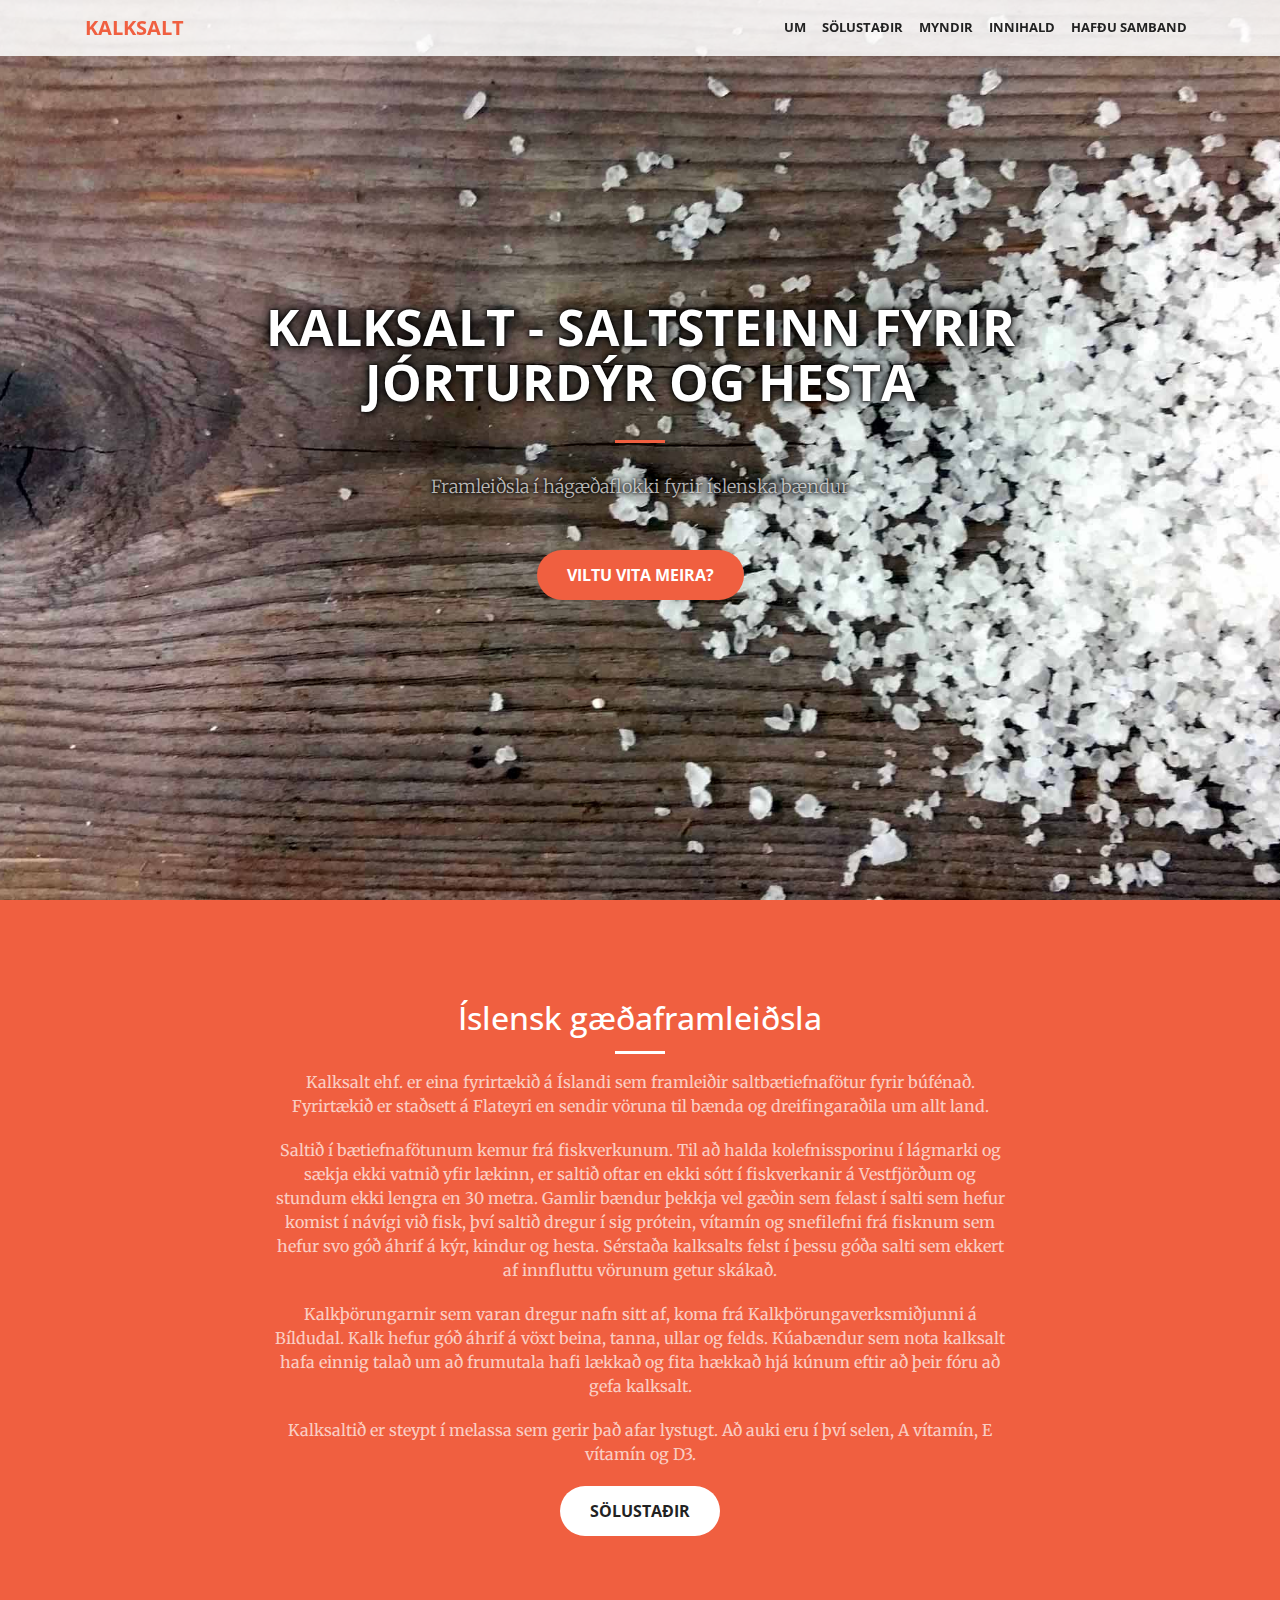
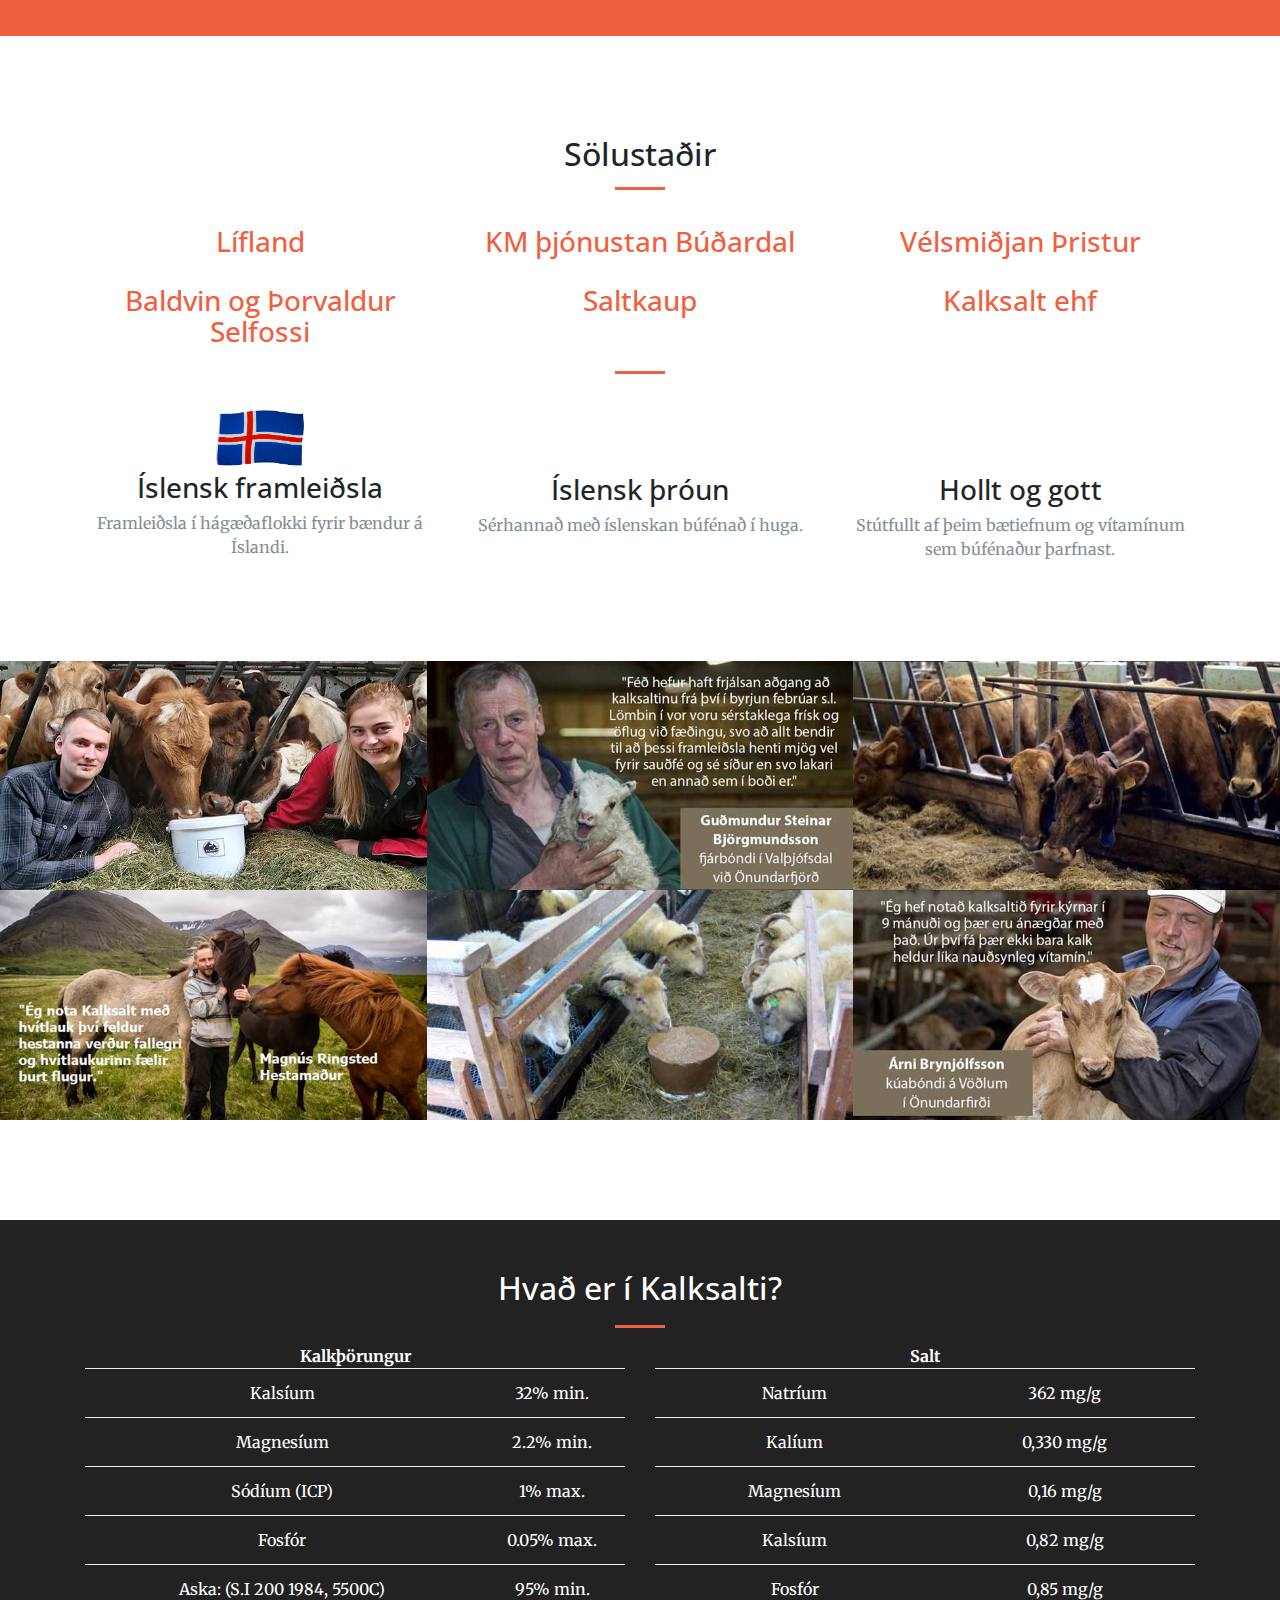
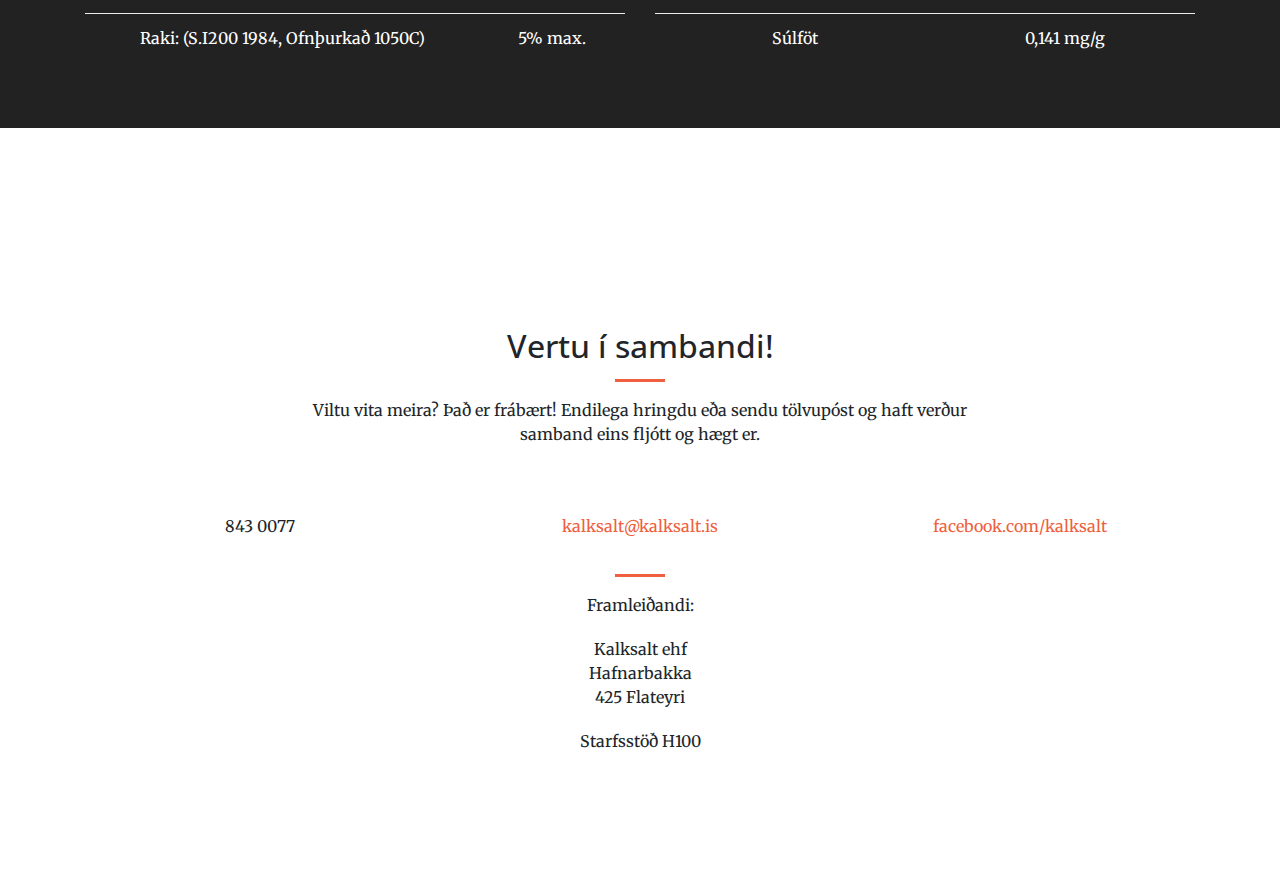
==== index.html @ fbba58f7 "Vitlaus staður" ====
<!DOCTYPE html>
<html lang="en">

  <head>

    <meta charset="utf-8">
    <meta name="viewport" content="weefidth=device-width, initial-scale=1, shrink-to-fit=no">
    <meta name="description" content="">
    <meta name="author" content="">

    <title>Kalksalt</title>

    <!-- Bootstrap core CSS -->
    <link href="vendor/bootstrap/css/bootstrap.min.css" rel="stylesheet">

    <!-- Custom fonts for this template -->
    <link href="vendor/font-awesome/css/font-awesome.min.css" rel="stylesheet" type="text/css">
    <link href='https://fonts.googleapis.com/css?family=Open+Sans:300italic,400italic,600italic,700italic,800italic,400,300,600,700,800' rel='stylesheet' type='text/css'>
    <link href='https://fonts.googleapis.com/css?family=Merriweather:400,300,300italic,400italic,700,700italic,900,900italic' rel='stylesheet' type='text/css'>

    <!-- Plugin CSS -->
    <link href="vendor/magnific-popup/magnific-popup.css" rel="stylesheet">

    <!-- Custom styles for this template -->
    <link href="css/creative.css" rel="stylesheet">

  </head>

  <body id="page-top">

    <!-- Navigation -->
    <nav class="navbar navbar-expand-lg navbar-light fixed-top" id="mainNav">
      <div class="container">
        <a class="navbar-brand js-scroll-trigger" href="#page-top">Kalksalt</a>
        <button class="navbar-toggler navbar-toggler-right" type="button" data-toggle="collapse" data-target="#navbarResponsive" aria-controls="navbarResponsive" aria-expanded="false" aria-label="Toggle navigation">
          <span class="navbar-toggler-icon"></span>
        </button>
        <div class="collapse navbar-collapse" id="navbarResponsive">
          <ul class="navbar-nav ml-auto">
            <li class="nav-item">
              <a class="nav-link js-scroll-trigger" href="#about">Um</a>
            </li>
            <li class="nav-item">
              <a class="nav-link js-scroll-trigger" href="#services">Sölustaðir</a>
            </li>
            <li class="nav-item">
              <a class="nav-link js-scroll-trigger" href="#portfolio">Myndir</a>
            </li>
            <li class="nav-item">
                <a class="nav-link js-scroll-trigger" href="#hvaderikalksalt">Innihald</a>
              </li>
            <li class="nav-item">
              <a class="nav-link js-scroll-trigger" href="#contact">Hafðu samband</a>
            </li>
          </ul>
        </div>
      </div>
    </nav>

    <header class="masthead">
      <div class="header-content">
        <div class="header-content-inner">
          <h1 class="my-shadow" id="homeHeading">Kalksalt - Saltsteinn fyrir jórturdýr og hesta</h1>
          <hr>
          <p class="my-shadow">Framleiðsla í hágæðaflokki fyrir íslenska bændur</p>
          <a class="btn btn-primary btn-xl js-scroll-trigger" href="#about">Viltu vita meira?</a>
        </div>
      </div>
    </header>

    <section class="bg-primary" id="about">
      <div class="container">
        <div class="row">
          <div class="col-lg-8 mx-auto text-center">
            <h2 class="section-heading text-white">Íslensk gæðaframleiðsla</h2>
            <hr class="light">
            <p class="text-faded">Kalksalt ehf. er eina fyrirtækið á Íslandi sem framleiðir saltbætiefnafötur fyrir búfénað.
              Fyrirtækið er staðsett á Flateyri en sendir vöruna til bænda og dreifingaraðila um allt land.</p>
            <p class="text-faded">Saltið í bætiefnafötunum kemur frá fiskverkunum. Til að halda kolefnissporinu í lágmarki og
              sækja ekki vatnið yfir lækinn, er saltið oftar en ekki sótt í fiskverkanir á Vestfjörðum og stundum
              ekki lengra en 30 metra. Gamlir bændur þekkja vel gæðin sem felast í salti sem hefur komist í
              návígi við fisk, því saltið dregur í sig prótein, vítamín og snefilefni frá fisknum sem hefur svo góð
              áhrif á kýr, kindur og hesta. Sérstaða kalksalts felst í þessu góða salti sem ekkert af innfluttu
              vörunum getur skákað.</p>
              <p class="text-faded">Kalkþörungarnir sem varan dregur nafn sitt af, koma frá Kalkþörungaverksmiðjunni á Bíldudal.
              Kalk hefur góð áhrif á vöxt beina, tanna, ullar og felds. Kúabændur sem nota kalksalt hafa einnig
              talað um að frumutala hafi lækkað og fita hækkað hjá kúnum eftir að þeir fóru að gefa kalksalt.</p>
              <p class="text-faded">Kalksaltið er steypt í melassa sem gerir það afar lystugt. Að auki eru í því selen, A vítamín, E
              vítamín og D3.</p>
            <a class="btn btn-default btn-xl js-scroll-trigger" href="#services">Sölustaðir</a>
          </div>
        </div>
      </div>
    </section>

    <section id="services">
      <div class="container">
        <div class="row">
          <div class="col-lg-12 text-center">
            <h2 class="section-heading">Sölustaðir</h2>
            <hr class="primary">
          </div>
        </div>
      </div>
      <div class="container">
          <div class="row">
              <div class="col-lg-4 col-md-6 text-center">
                <div class="service-box">
                  <a href="http://www.lifland.is/vefverslun/hestar/baetiefni-hesta/kalksalt-15-kg" target="_blank">
                      <h3>Lífland</h3>
                    </a>
                    
                </div>
              </div>
              <div class="col-lg-4 col-md-6 text-center">
                <div class="service-box">
                    <a href="https://km.is/verslun/" target="_blank">
                      <h3>KM þjónustan Búðardal</h3>
                    </a>
                </div>
              </div>
              <div class="col-lg-4 col-md-6 text-center">
                <div class="service-box">
                  <a href="https://www.facebook.com/V%C3%A9lsmi%C3%B0jan-%C3%9Eristur-ehf-614149338732374/" target="_blank">
                    <h3>Vélsmiðjan Þristur</h3>
                  </a>
                  
                </div>
              </div>
            </div>
            <div class="row">
                <div class="col-lg-4 col-md-6 text-center">
                  <div class="service-box">
                    <a href="http://www.baldvinogthorvaldur.is/" target="_blank">
                        
                        <h3>Baldvin og Þorvaldur Selfossi</h3>
                      </a>
                      
                  </div>
                </div>
                <div class="col-lg-4 col-md-6 text-center">
                  <div class="service-box">
                      <a href="https://saltkaup.is/" target="_blank">
                        <h3>Saltkaup</h3>
                      </a>
                  </div>
                </div>
                <div class="col-lg-4 col-md-6 text-center">
                  <div class="service-box">
                    <a href="mailto:kalksalt@kalksalt.is">
                      
                      <h3>Kalksalt ehf</h3>
                    </a>
                    
                  </div>
                </div>
              </div>
            <hr class="primary">
        <div class="row">
          <div class="col-lg-4 col-md-6 text-center">
            <div class="service-box">
              <img src="img/isl_fani.png" style="height: 56px;margin-bottom: 6px;">
              
              <h3>Íslensk framleiðsla</h3>
              <p class="text-muted">Framleiðsla í hágæðaflokki fyrir bændur á Íslandi.</p>
            </div>
          </div>
          <div class="col-lg-4 col-md-6 text-center">
            <div class="service-box">
              <i class="fa fa-4x fa-flask text-primary sr-icons"></i>
              <h3>Íslensk þróun</h3>
              <p class="text-muted">Sérhannað með íslenskan búfénað í huga.</p>
            </div>
          </div>
          <div class="col-lg-4 col-md-6 text-center">
            <div class="service-box">
              <i class="fa fa-4x fa-heart text-primary sr-icons"></i>
              <h3>Hollt og gott</h3>
              <p class="text-muted">Stútfullt af þeim bætiefnum og vítamínum sem búfénaður þarfnast.</p>
            </div>
          </div>
        </div>
      </div>
    </section>

    <section class="p-0" id="portfolio">
      <div class="container-fluid">
        <div class="row no-gutter popup-gallery">
          <div class="col-lg-4 col-sm-6">
            <a class="portfolio-box" href="img/portfolio/fullsize/1.jpg">
              <img class="img-fluid" src="img/portfolio/thumbnails/1.jpg" alt="">
              <div class="portfolio-box-caption">
                <div class="portfolio-box-caption-content">
                  <div class="project-category text-faded">
                    
                  </div>
                  <div class="project-name">
                    
                  </div>
                </div>
              </div>
            </a>
          </div>
          <div class="col-lg-4 col-sm-6">
            <a class="portfolio-box" href="img/portfolio/fullsize/2.jpg">
              <img class="img-fluid" src="img/portfolio/thumbnails/2.jpg" alt="">
              <div class="portfolio-box-caption">
                <div class="portfolio-box-caption-content">
                  <div class="project-category text-faded">
                    
                  </div>
                  <div class="project-name">
                    
                  </div>
                </div>
              </div>
            </a>
          </div>
          <div class="col-lg-4 col-sm-6">
            <a class="portfolio-box" href="img/portfolio/fullsize/4.jpg">
              <img class="img-fluid" src="img/portfolio/thumbnails/4.jpg" alt="">
              <div class="portfolio-box-caption">
                <div class="portfolio-box-caption-content">
                  <div class="project-category text-faded">
                    
                  </div>
                  <div class="project-name">
                    
                  </div>
                </div>
              </div>
            </a>
          </div>
          <div class="col-lg-4 col-sm-6">
            <a class="portfolio-box" href="img/portfolio/fullsize/3.jpg">
              <img class="img-fluid" src="img/portfolio/thumbnails/3.jpg" alt="">
              <div class="portfolio-box-caption">
                <div class="portfolio-box-caption-content">
                  <div class="project-category text-faded">
                    
                  </div>
                  <div class="project-name">
                    
                  </div>
                </div>
              </div>
            </a>
          </div>
          <div class="col-lg-4 col-sm-6">
            <a class="portfolio-box" href="img/portfolio/fullsize/5.jpg">
              <img class="img-fluid" src="img/portfolio/thumbnails/5.jpg" alt="">
              <div class="portfolio-box-caption">
                <div class="portfolio-box-caption-content">
                  <div class="project-category text-faded">
                    
                  </div>
                  <div class="project-name">
                    
                  </div>
                </div>
              </div>
            </a>
          </div>
          <div class="col-lg-4 col-sm-6">
            <a class="portfolio-box" href="img/portfolio/fullsize/6.jpg">
              <img class="img-fluid" src="img/portfolio/thumbnails/6.jpg" alt="">
              <div class="portfolio-box-caption">
                <div class="portfolio-box-caption-content">
                  <div class="project-category text-faded">
                    
                  </div>
                  <div class="project-name">
                    
                  </div>
                </div>
              </div>
            </a>
          </div>
        </div>
      </div>
    </section>
    <section id="hvaderikalksalt">
    <div class="call-to-action bg-dark">
      <div class="container text-center">
        <h2>Hvað er í Kalksalti?</h2>
        <hr>
        <div class="row">
          <div class="col-lg-6">
          <strong>Kalkþörungur</strong>
          <table class="table">
            <tbody>
              <tr>
                <td >Kals&iacute;um</td>
                <td >32% min.</td>
              </tr>
              <tr>
                <td >Magnes&iacute;um</td>
                <td >2.2% min.</td>
              </tr>
              <tr>
                <td >S&oacute;d&iacute;um (ICP)</td>
                <td >1% max.</td>
              </tr>
              <tr>
                <td >Fosf&oacute;r</td>
                <td >0.05% max.</td>
              </tr>
              <tr>
                <td >Aska: (S.I 200 1984, 5500C)</td>
                <td >95% min.</td>
              </tr>
              <tr>
                <td >Raki: (S.I200 1984, Ofn&thorn;urka&eth; 1050C)</td>
                <td >5% max.</td>
              </tr>
            </tbody>
          </table>
          </div>	
          <div class="col-lg-6">
            <strong>Salt</strong>
            <table class="table">
              <tbody>
                <tr>
                  <td >Natr&iacute;um</td>
                  <td >362 mg/g</td>
                  </tr>
                <tr>
                  <td >Kal&iacute;um</td>
                  <td >0,330 mg/g</td>
                </tr>
                <tr>
                  <td >Magnes&iacute;um</td>
                  <td >0,16 mg/g</td>
                </tr>
                <tr>
                  <td >Kals&iacute;um</td>
                  <td >0,82 mg/g</td>
                </tr>
                <tr>
                  <td >Fosf&oacute;r</td>
                  <td >0,85 mg/g</td>
                </tr>
                <tr>
                  <td >S&uacute;lf&ouml;t</td>
                  <td >0,141 mg/g</td>
                </tr>
              </tbody>
            </table>
          </div>
        </div>
      </div>
    </div>
  </section>
    <section id="contact">
      <div class="container">
        <div class="row">
          <div class="col-lg-8 mx-auto text-center">
            <h2 class="section-heading">Vertu í sambandi!</h2>
            <hr class="primary">
            <p>Viltu vita meira? Það er frábært! Endilega hringdu eða sendu tölvupóst og haft verður samband eins fljótt og hægt er.</p>
          </div>
        </div>
        <div class="row">
          <div class="col-lg-4 ml-auto text-center">
            <i class="fa fa-phone fa-3x sr-contact"></i>
            <p>843 0077</p>
          </div>
          <div class="col-lg-4 mr-auto text-center">
            <i class="fa fa-envelope-o fa-3x sr-contact"></i>
            <p>
              <a href="mailto:kalksalt@kalksalt.is">kalksalt@kalksalt.is</a>
            </p>
          </div>
          <div class="col-lg-4 mr-auto text-center">
            <i class="fa fa-facebook-official fa-3x sr-contact"></i>
            <p>
              <a href="https://www.facebook.com/kalksalt/">facebook.com/kalksalt</a>
            </p>
          </div>
        </div>
        <div class="row">
        	<div class="col-lg-8 mx-auto text-center">
        		<hr class="primary">
            	<p>Framleiðandi:</p>
            	<p>Kalksalt ehf<br>Hafnarbakka<br>425 Flateyri</p>
            	<p>Starfsstöð H100</p>
          	</div>
        </div>
      </div>
    </section>

    <!-- Bootstrap core JavaScript -->
    <script src="vendor/jquery/jquery.min.js"></script>
    <script src="vendor/popper/popper.min.js"></script>
    <script src="vendor/bootstrap/js/bootstrap.min.js"></script>

    <!-- Plugin JavaScript -->
    <script src="vendor/jquery-easing/jquery.easing.min.js"></script>
    <script src="vendor/scrollreveal/scrollreveal.min.js"></script>
    <script src="vendor/magnific-popup/jquery.magnific-popup.min.js"></script>

    <!-- Custom scripts for this template -->
    <script src="js/creative.min.js"></script>

  </body>

</html>
---- css/creative.css ----
/*!
 * Start Bootstrap - Createive v4.0.0-beta (http://startbootstrap.com/template-overviews/creative)
 * Copyright 2013-2017 Start Bootstrap
 * Licensed under MIT (https://github.com/BlackrockDigital/startbootstrap-creative/blob/master/LICENSE)
 */
body,
html {
  width: 100%;
  height: 100%; }

body {
  font-family: 'Merriweather', 'Helvetica Neue', Arial, sans-serif; }

hr {
  max-width: 50px;
  border-width: 3px;
  border-color: #F05F40; }

hr.light {
  border-color: white; }

a {
  color: #F05F40;
  -webkit-transition: all 0.2s;
  -moz-transition: all 0.2s;
  transition: all 0.2s; }
  a:focus, a:hover {
    color: #f05f40; }

h1,
h2,
h3,
h4,
h5,
h6 {
  font-family: 'Open Sans', 'Helvetica Neue', Arial, sans-serif; }
.my-shadow {
  
  text-shadow: 0 0 3px #000, 0 0 6px #000, 0 0 16px #000;
}
p {
  font-size: 16px;
  line-height: 1.5;
  margin-bottom: 20px; }

.bg-primary {
  background-color: #F05F40 !important; }

.bg-dark {
  color: white;
  background-color: #222222 !important; }

.text-faded {
  color: rgba(255, 255, 255, 0.7); }

section {
  padding: 100px 0; }

.section-heading {
  margin-top: 0; }

::-moz-selection {
  color: white;
  background: #222222;
  text-shadow: none; }

::selection {
  color: white;
  background: #222222;
  text-shadow: none; }

img::selection {
  color: white;
  background: transparent; }

img::-moz-selection {
  color: white;
  background: transparent; }

body {
  -webkit-tap-highlight-color: #222222; }

#mainNav {
  border-color: rgba(34, 34, 34, 0.048);
  background-color: rgba(255, 255, 255, 0.863);
  font-family: 'Open Sans', 'Helvetica Neue', Arial, sans-serif;
  -webkit-transition: all 0.2s;
  -moz-transition: all 0.2s;
  transition: all 0.2s; }
  #mainNav .navbar-brand {
    font-weight: 700;
    text-transform: uppercase;
    color: #F05F40;
    font-family: 'Open Sans', 'Helvetica Neue', Arial, sans-serif; }
    #mainNav .navbar-brand:focus, #mainNav .navbar-brand:hover {
      color: #f05f40; }
  #mainNav .navbar-toggle {
    font-size: 12px;
    font-weight: 700;
    text-transform: uppercase;
    color: #222222; }
  #mainNav .navbar-nav > li.nav-item > a.nav-link:focus,
  #mainNav .navbar-nav > li.nav-item > a.nav-link {
    font-size: 13px;
    font-weight: 700;
    text-transform: uppercase;
    color: #222222; }
    #mainNav .navbar-nav > li.nav-item > a.nav-link:focus:hover,
    #mainNav .navbar-nav > li.nav-item > a.nav-link:hover {
      color: #F05F40; }
    #mainNav .navbar-nav > li.nav-item > a.nav-link:focus.active,
    #mainNav .navbar-nav > li.nav-item > a.nav-link.active {
      color: #F05F40 !important;
      background-color: transparent; }
      #mainNav .navbar-nav > li.nav-item > a.nav-link:focus.active:hover,
      #mainNav .navbar-nav > li.nav-item > a.nav-link.active:hover {
        background-color: transparent; }
 /* @media (min-width: 992px) {
    #mainNav {
      border-color: rgba(255, 255, 255, 0.3);
      background-color: transparent; }
      #mainNav .navbar-brand {
        color: rgba(255, 255, 255, 0.7); }
        #mainNav .navbar-brand:focus, #mainNav .navbar-brand:hover {
          color: white; }
      #mainNav .navbar-nav > li.nav-item > a.nav-link,
      #mainNav .navbar-nav > li.nav-item > a.nav-link:focus {
        color: rgba(255, 255, 255, 0.7); }
        #mainNav .navbar-nav > li.nav-item > a.nav-link:hover,
        #mainNav .navbar-nav > li.nav-item > a.nav-link:focus:hover {
          color: white; }
      #mainNav.navbar-shrink {
        border-color: rgba(34, 34, 34, 0.05);
        background-color: white; }
        #mainNav.navbar-shrink .navbar-brand {
          font-size: 16px;
          color: #F05F40; }
          #mainNav.navbar-shrink .navbar-brand:focus, #mainNav.navbar-shrink .navbar-brand:hover {
            color: #f05f40; }
        #mainNav.navbar-shrink .navbar-nav > li.nav-item > a.nav-link,
        #mainNav.navbar-shrink .navbar-nav > li.nav-item > a.nav-link:focus {
          color: #222222; }
          #mainNav.navbar-shrink .navbar-nav > li.nav-item > a.nav-link:hover,
          #mainNav.navbar-shrink .navbar-nav > li.nav-item > a.nav-link:focus:hover {
            color: #F05F40; } } */

header.masthead {
  position: relative;
  width: 100%;
  min-height: auto;
  text-align: center;
  color: white;
  background-image: url("../img/header.jpg");
  background-position: center;
  -webkit-background-size: cover;
  -moz-background-size: cover;
  -o-background-size: cover;
  background-size: cover; }
  header.masthead .header-content {
    position: relative;
    width: 100%;
    padding: 150px 15px 100px;
    text-align: center; }
    header.masthead .header-content .header-content-inner h1 {
      font-size: 30px;
      font-weight: 700;
      margin-top: 0;
      margin-bottom: 0;
      text-transform: uppercase; }
    header.masthead .header-content .header-content-inner hr {
      margin: 30px auto; }
    header.masthead .header-content .header-content-inner p {
      font-size: 16px;
      font-weight: 300;
      margin-bottom: 50px;
      color: rgba(255, 255, 255, 0.7); }
  @media (min-width: 768px) {
    header.masthead {
      height: 100%;
      min-height: 600px; }
      header.masthead .header-content {
        position: absolute;
        top: 50%;
        padding: 0 50px;
        -webkit-transform: translateY(-50%);
        -ms-transform: translateY(-50%);
        transform: translateY(-50%); }
        header.masthead .header-content .header-content-inner {
          max-width: 1000px;
          margin-right: auto;
          margin-left: auto; }
          header.masthead .header-content .header-content-inner h1 {
            font-size: 50px; }
          header.masthead .header-content .header-content-inner p {
            font-size: 18px;
            max-width: 80%;
            margin-right: auto;
            margin-left: auto; } }

.service-box {
  max-width: 400px;
  margin: 50px auto 0; }
  @media (min-width: 992px) {
    .service-box {
      margin: 20px auto 0; } }
  .service-box p {
    margin-bottom: 0; }

.portfolio-box {
  position: relative;
  display: block;
  max-width: 650px;
  margin: 0 auto; }
  .portfolio-box .portfolio-box-caption {
    position: absolute;
    bottom: 0;
    display: block;
    width: 100%;
    height: 100%;
    text-align: center;
    opacity: 0;
    color: white;
    background: rgba(240, 95, 64, 0.9);
    -webkit-transition: all 0.2s;
    -moz-transition: all 0.2s;
    transition: all 0.2s; }
    .portfolio-box .portfolio-box-caption .portfolio-box-caption-content {
      position: absolute;
      top: 50%;
      width: 100%;
      transform: translateY(-50%);
      text-align: center; }
      .portfolio-box .portfolio-box-caption .portfolio-box-caption-content .project-category,
      .portfolio-box .portfolio-box-caption .portfolio-box-caption-content .project-name {
        padding: 0 15px;
        font-family: 'Open Sans', 'Helvetica Neue', Arial, sans-serif; }
      .portfolio-box .portfolio-box-caption .portfolio-box-caption-content .project-category {
        font-size: 14px;
        font-weight: 600;
        text-transform: uppercase; }
      .portfolio-box .portfolio-box-caption .portfolio-box-caption-content .project-name {
        font-size: 18px; }
  .portfolio-box:hover .portfolio-box-caption {
    opacity: 1; }
  .portfolio-box:focus {
    outline: none; }
  @media (min-width: 768px) {
    .portfolio-box .portfolio-box-caption .portfolio-box-caption-content .project-category {
      font-size: 16px; }
    .portfolio-box .portfolio-box-caption .portfolio-box-caption-content .project-name {
      font-size: 22px; } }

.call-to-action {
  padding: 50px 0; }
  .call-to-action h2 {
    margin: 0 auto 20px; }

.text-primary {
  color: #F05F40 !important; }

.no-gutter > [class*='col-'] {
  padding-right: 0;
  padding-left: 0; }

.btn-default {
  color: #222222;
  border-color: white;
  background-color: white; }
  .btn-default.focus, .btn-default:focus {
    color: #222222;
    border-color: #bfbfbf;
    background-color: #e6e6e6; }
  .btn-default:hover {
    color: #222222;
    border-color: #e0e0e0;
    background-color: #e6e6e6; }
  .btn-default.active, .btn-default:active,
  .open > .btn-default.dropdown-toggle {
    color: #222222;
    border-color: #e0e0e0;
    background-color: #e6e6e6; }
    .btn-default.active.focus, .btn-default.active:focus, .btn-default.active:hover, .btn-default:active.focus, .btn-default:active:focus, .btn-default:active:hover,
    .open > .btn-default.dropdown-toggle.focus,
    .open > .btn-default.dropdown-toggle:focus,
    .open > .btn-default.dropdown-toggle:hover {
      color: #222222;
      border-color: #bfbfbf;
      background-color: #d4d4d4; }
  .btn-default.active, .btn-default:active,
  .open > .btn-default.dropdown-toggle {
    background-image: none; }
  .btn-default.disabled.focus, .btn-default.disabled:focus, .btn-default.disabled:hover, .btn-default[disabled].focus, .btn-default[disabled]:focus, .btn-default[disabled]:hover,
  fieldset[disabled] .btn-default.focus,
  fieldset[disabled] .btn-default:focus,
  fieldset[disabled] .btn-default:hover {
    border-color: white;
    background-color: white; }
  .btn-default .badge {
    color: white;
    background-color: #222222; }

.btn-primary {
  color: white;
  border-color: #F05F40;
  background-color: #F05F40; }
  .btn-primary.focus, .btn-primary:focus {
    color: white;
    border-color: #a4270d;
    background-color: #eb3812; }
  .btn-primary:hover {
    color: white;
    border-color: #e13612;
    background-color: #eb3812; }
  .btn-primary.active, .btn-primary:active,
  .open > .btn-primary.dropdown-toggle {
    color: white;
    border-color: #e13612;
    background-color: #eb3812; }
    .btn-primary.active.focus, .btn-primary.active:focus, .btn-primary.active:hover, .btn-primary:active.focus, .btn-primary:active:focus, .btn-primary:active:hover,
    .open > .btn-primary.dropdown-toggle.focus,
    .open > .btn-primary.dropdown-toggle:focus,
    .open > .btn-primary.dropdown-toggle:hover {
      color: white;
      border-color: #a4270d;
      background-color: #c93110; }
  .btn-primary.active, .btn-primary:active,
  .open > .btn-primary.dropdown-toggle {
    background-image: none; }
  .btn-primary.disabled.focus, .btn-primary.disabled:focus, .btn-primary.disabled:hover, .btn-primary[disabled].focus, .btn-primary[disabled]:focus, .btn-primary[disabled]:hover,
  fieldset[disabled] .btn-primary.focus,
  fieldset[disabled] .btn-primary:focus,
  fieldset[disabled] .btn-primary:hover {
    border-color: #F05F40;
    background-color: #F05F40; }
  .btn-primary .badge {
    color: #F05F40;
    background-color: white; }

.btn {
  font-weight: 700;
  text-transform: uppercase;
  border: none;
  border-radius: 300px;
  font-family: 'Open Sans', 'Helvetica Neue', Arial, sans-serif; }

.btn-xl {
  padding: 15px 30px; }
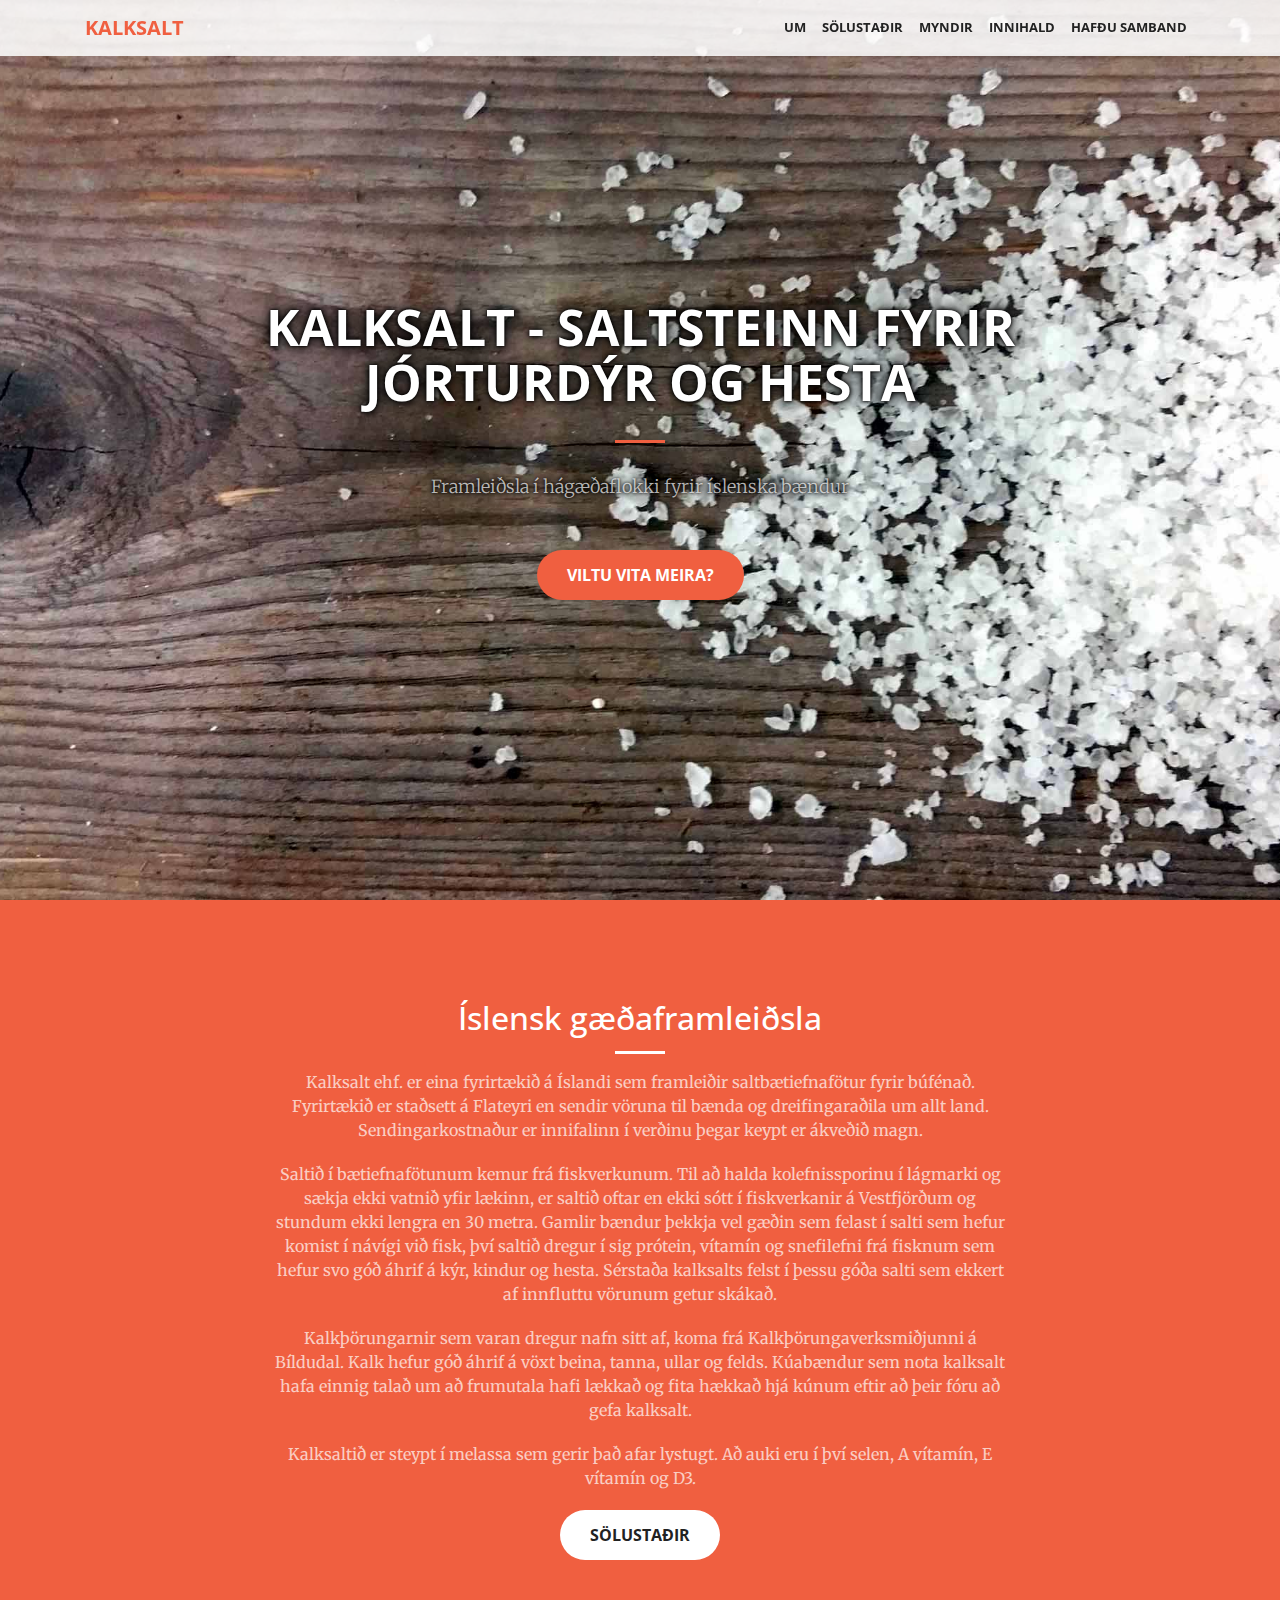
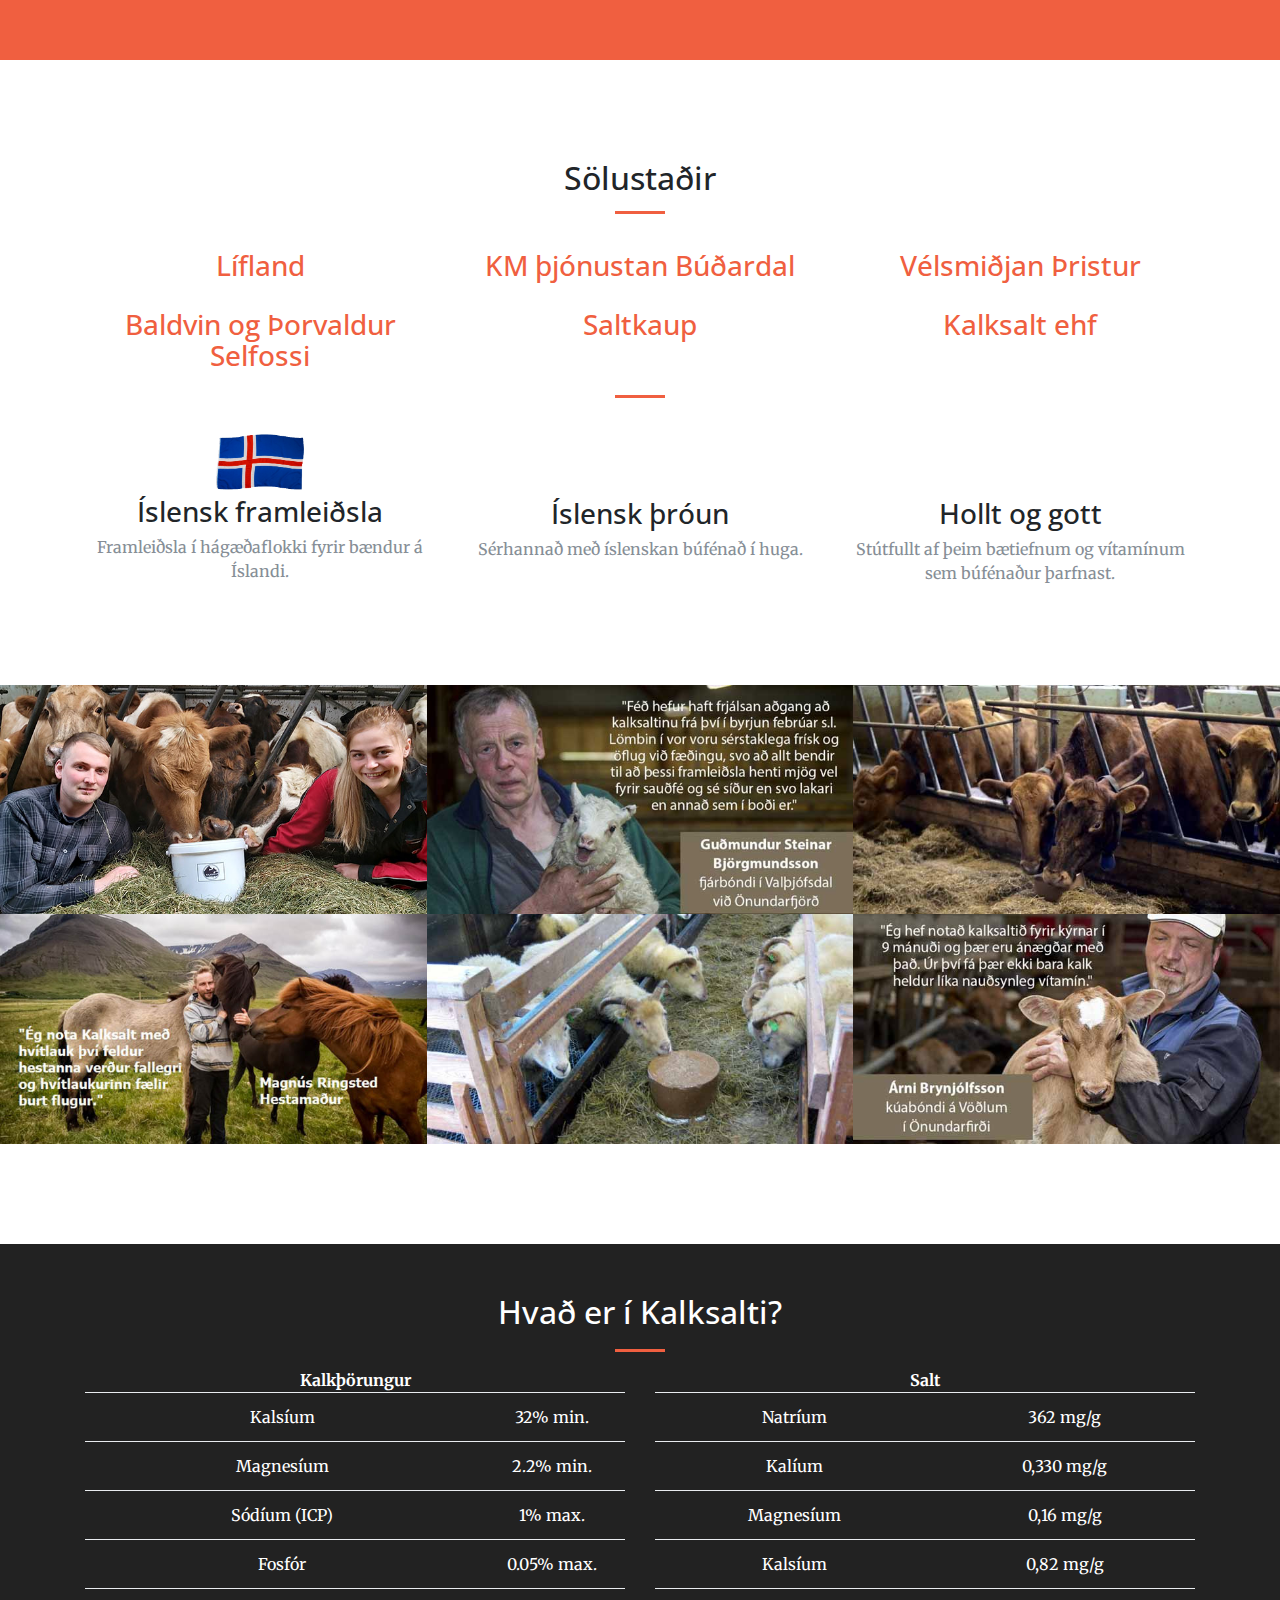
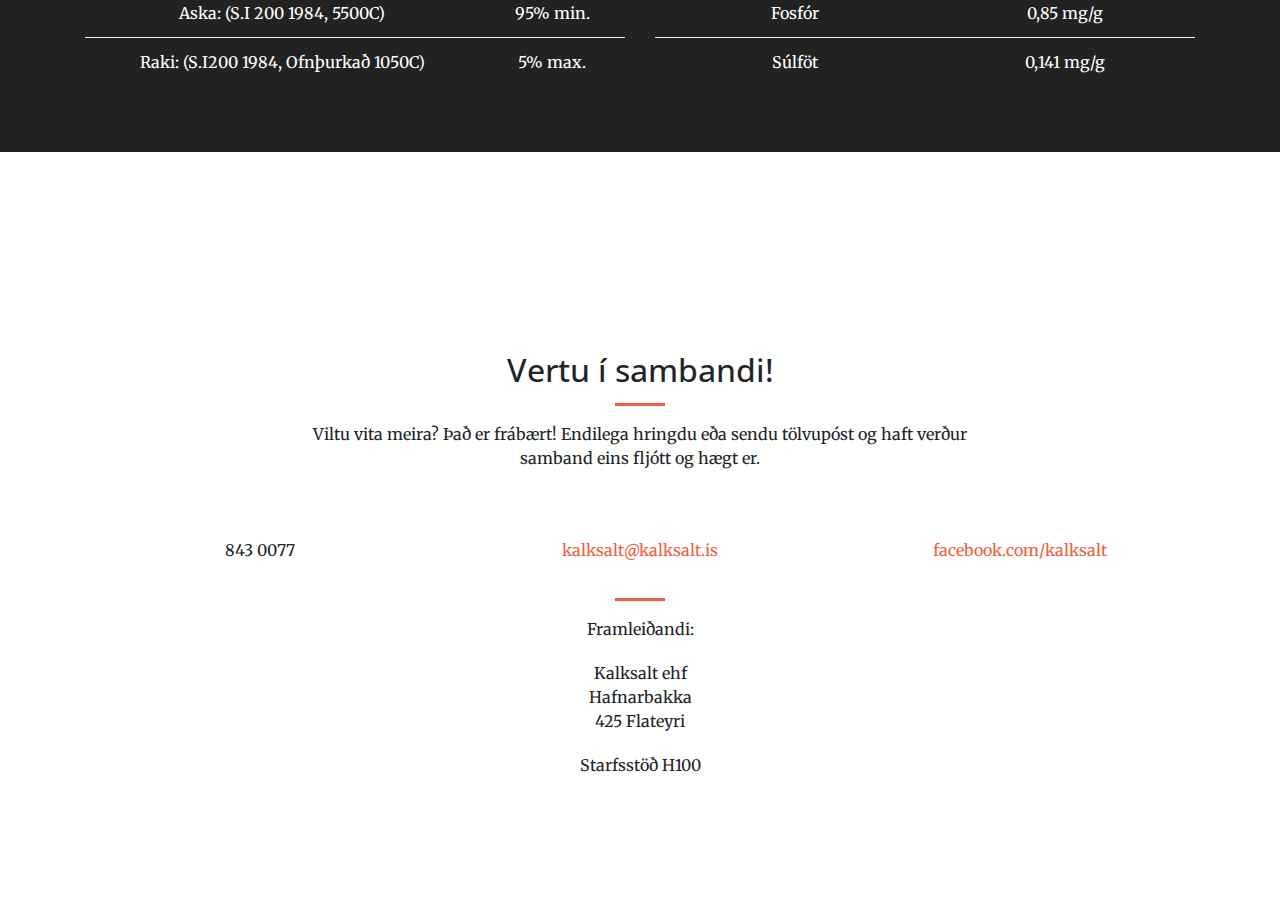
==== commit abec1f5d: "Bæta við texta" ====
--- a/index.html
+++ b/index.html
@@ -75,7 +75,8 @@
             <h2 class="section-heading text-white">Íslensk gæðaframleiðsla</h2>
             <hr class="light">
             <p class="text-faded">Kalksalt ehf. er eina fyrirtækið á Íslandi sem framleiðir saltbætiefnafötur fyrir búfénað.
-              Fyrirtækið er staðsett á Flateyri en sendir vöruna til bænda og dreifingaraðila um allt land.</p>
+              Fyrirtækið er staðsett á Flateyri en sendir vöruna til bænda og dreifingaraðila um allt land. 
+              Sendingarkostnaður er innifalinn í verðinu þegar keypt er ákveðið magn.</p>
             <p class="text-faded">Saltið í bætiefnafötunum kemur frá fiskverkunum. Til að halda kolefnissporinu í lágmarki og
               sækja ekki vatnið yfir lækinn, er saltið oftar en ekki sótt í fiskverkanir á Vestfjörðum og stundum
               ekki lengra en 30 metra. Gamlir bændur þekkja vel gæðin sem felast í salti sem hefur komist í
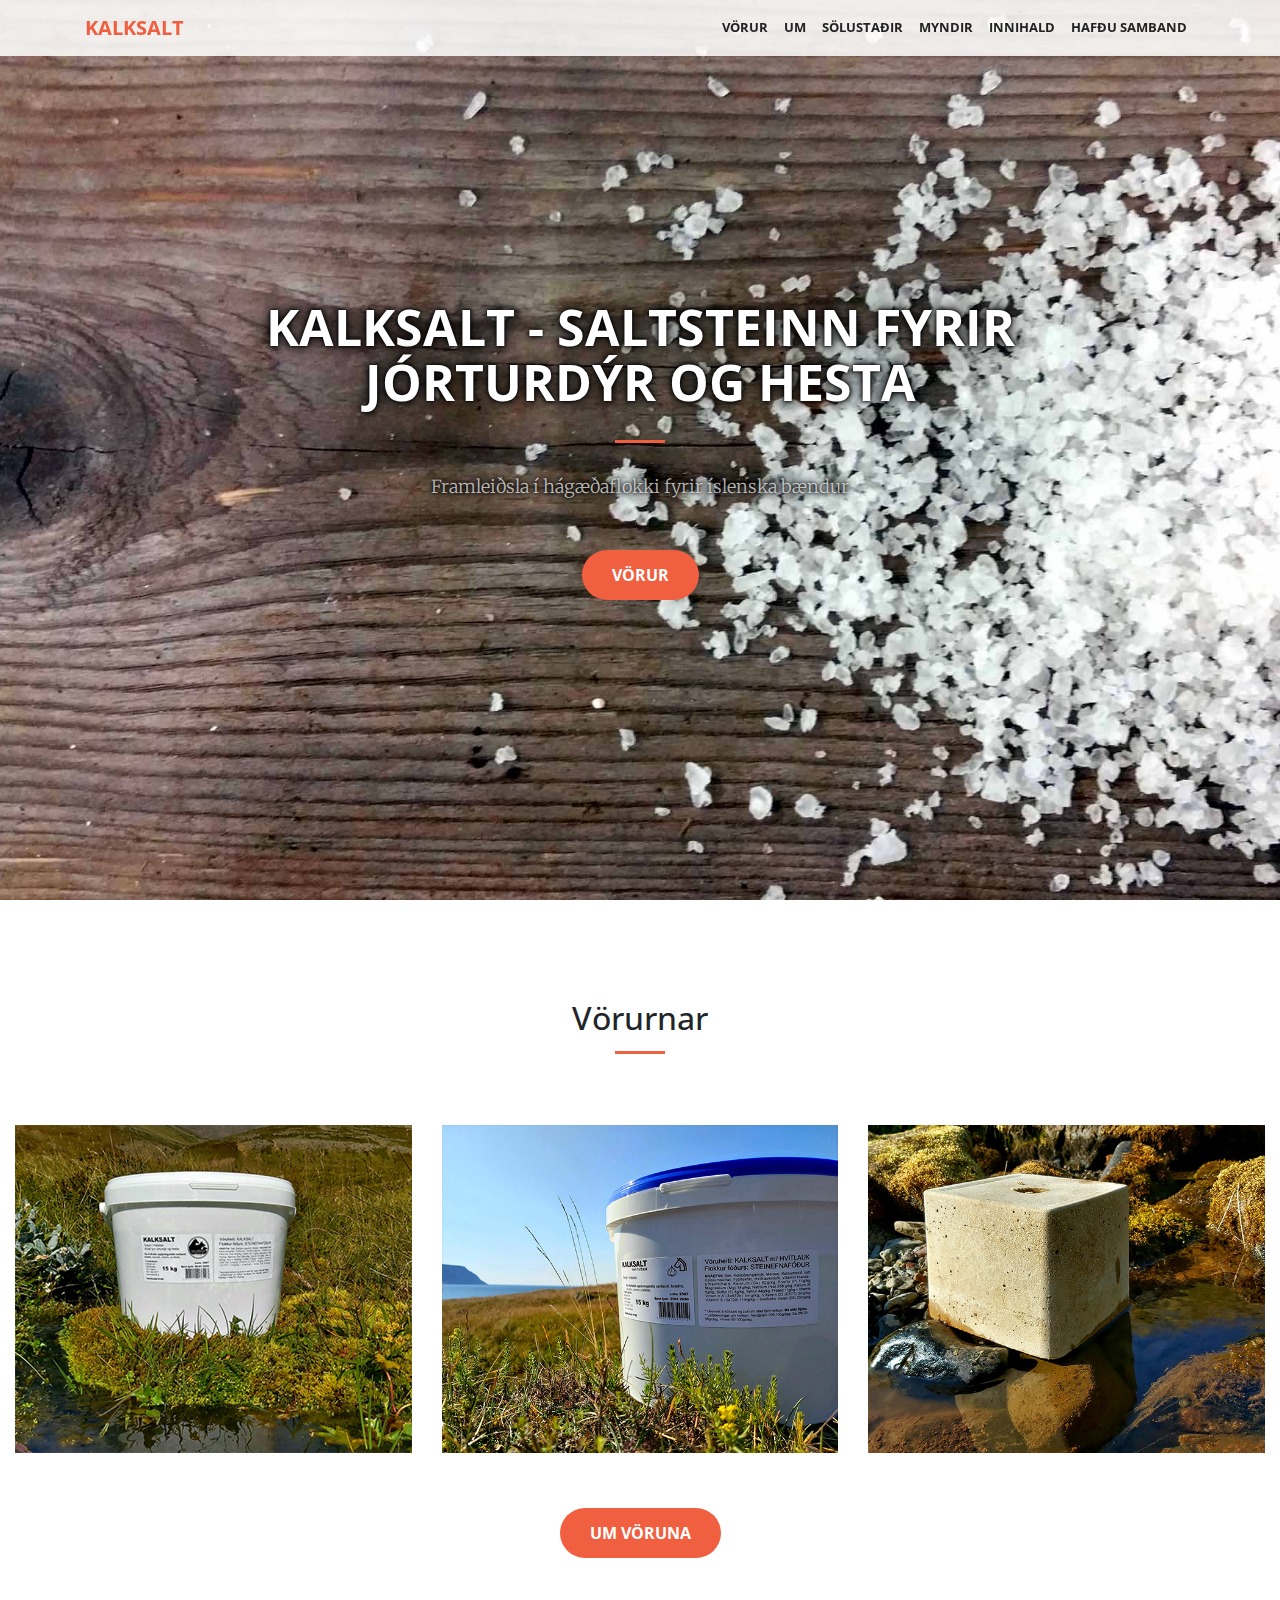
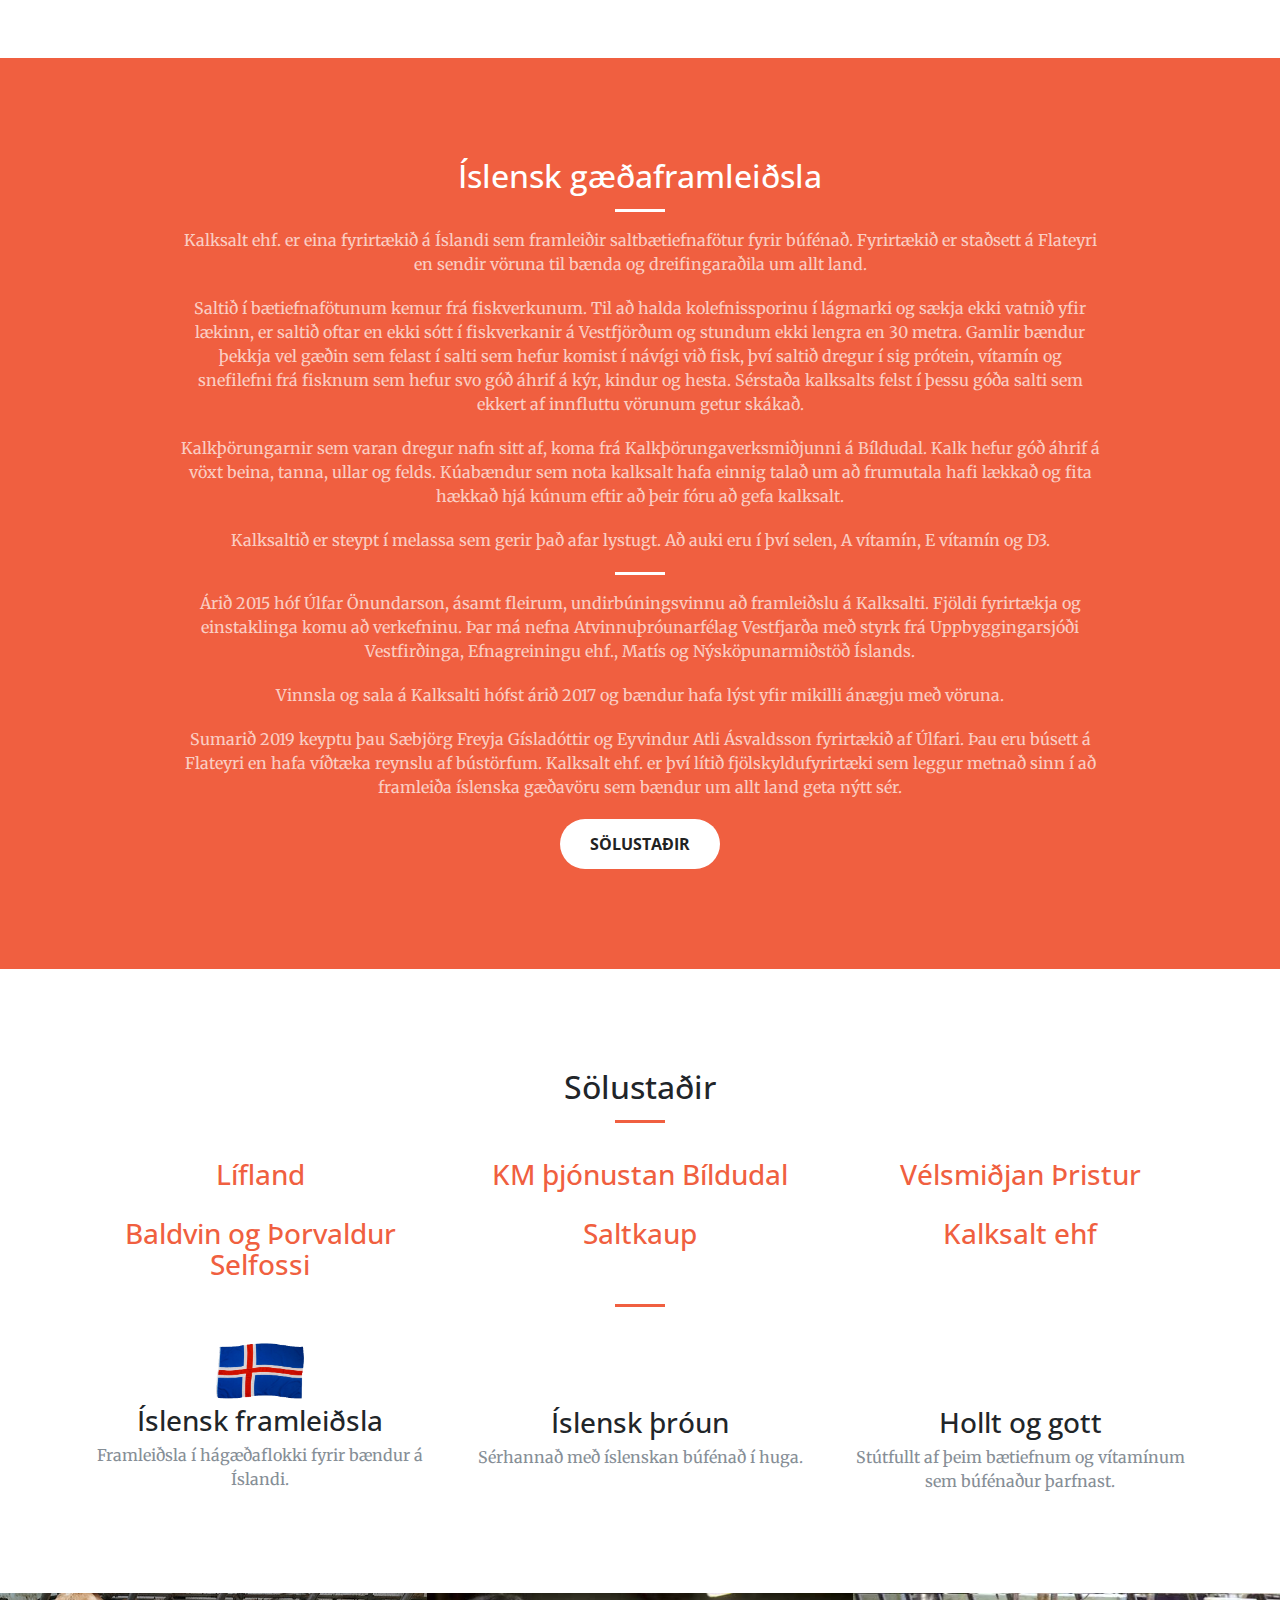
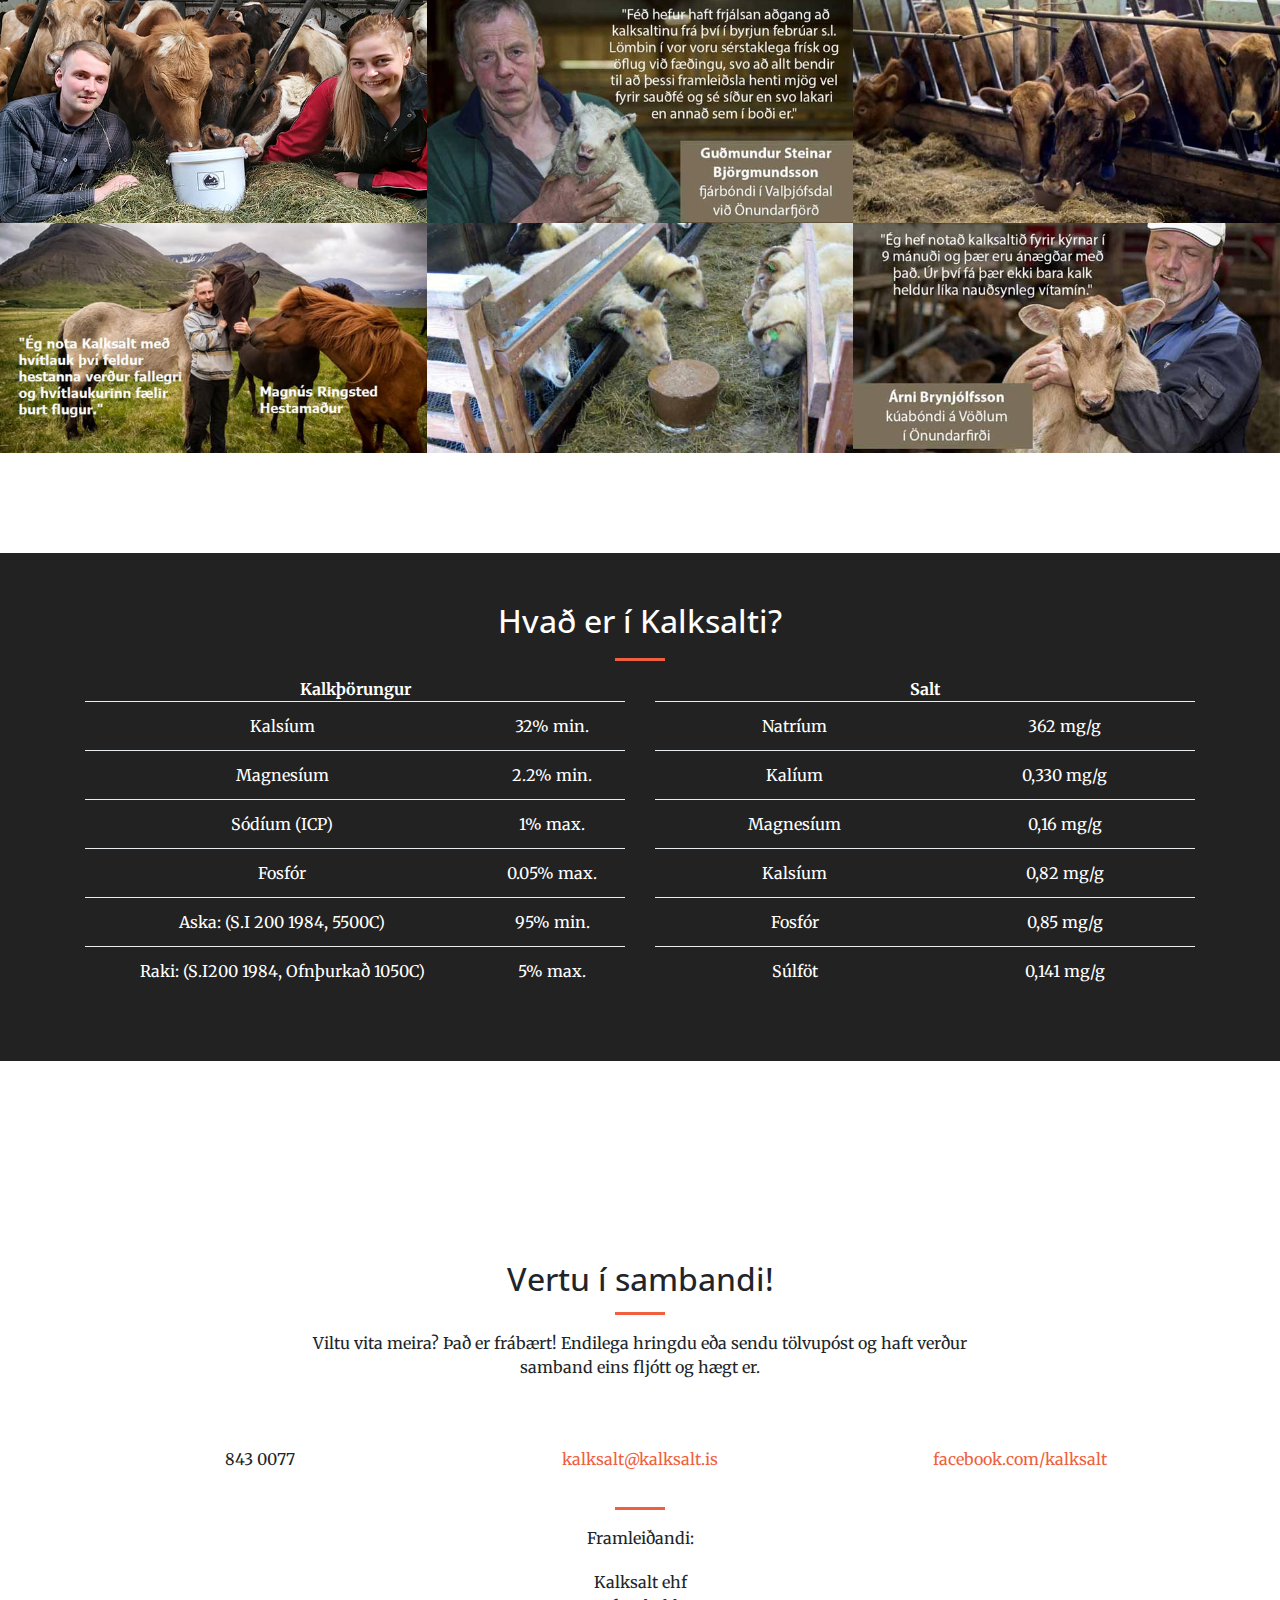
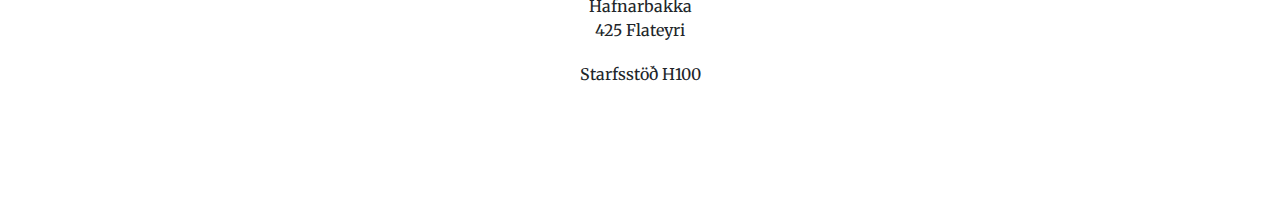
==== commit 27b4ab04: "Bætt við vörusection og bætt við texta" ====
--- a/index.html
+++ b/index.html
@@ -38,6 +38,9 @@
         <div class="collapse navbar-collapse" id="navbarResponsive">
           <ul class="navbar-nav ml-auto">
             <li class="nav-item">
+              <a class="nav-link js-scroll-trigger" href="#products">Vörur</a>
+            </li>
+            <li class="nav-item">
               <a class="nav-link js-scroll-trigger" href="#about">Um</a>
             </li>
             <li class="nav-item">
@@ -63,20 +66,90 @@
           <h1 class="my-shadow" id="homeHeading">Kalksalt - Saltsteinn fyrir jórturdýr og hesta</h1>
           <hr>
           <p class="my-shadow">Framleiðsla í hágæðaflokki fyrir íslenska bændur</p>
-          <a class="btn btn-primary btn-xl js-scroll-trigger" href="#about">Viltu vita meira?</a>
+          <a class="btn btn-primary btn-xl js-scroll-trigger" href="#products">Vörur</a>
         </div>
       </div>
     </header>
 
+    <section id="products">
+      <div class="container">
+        <div class="row">
+          <div class="col-lg-8 mx-auto text-center">
+            <h2 class="section-heading">Vörurnar</h2>
+            <hr class="primary">
+
+          </div>
+        </div>
+      </div>
+      <div class="container-fluid" style="padding-top:55px;padding-bottom:55px;">
+          <div class="row popup-gallery">
+          <div class="col-lg-4 col-sm-6">
+            <a class="portfolio-box" href="img/portfolio/fullsize/product_1.jpg">
+              <img class="img-fluid" src="img/portfolio/thumbnails/product_1.jpg" alt="">
+              <div class="portfolio-box-caption">
+                <div class="portfolio-box-caption-content">
+                    <div class="project-name">
+                        Kalksalt 15 kg
+                      </div>
+                      <div class="project-category text-faded">
+                        <p>4.799 með vsk<br>
+                        <span class="product-price">3.870 kr</span></p>
+                      </div>
+                </div>
+              </div>
+            </a>
+          </div>
+          <div class="col-lg-4 col-sm-6">
+            <a class="portfolio-box" href="img/portfolio/fullsize/product_2.jpg">
+              <img class="img-fluid" src="img/portfolio/thumbnails/product_2.jpg" alt="">
+              <div class="portfolio-box-caption">
+                <div class="portfolio-box-caption-content">
+                  <div class="project-name">
+                    Kalksalt 15 kg með hvítlauk
+                  </div>
+                  <div class="project-category text-faded">
+                    <p>5.312 með vsk<br>
+                    <span class="product-price">4.284 kr</span></p>
+                  </div>
+                </div>
+              </div>
+            </a>
+            
+          </div>
+
+          <div class="col-lg-4 col-sm-6">
+              <a class="portfolio-box" href="img/portfolio/fullsize/product_3.jpg">
+                <img class="img-fluid" src="img/portfolio/thumbnails/product_3.jpg" alt="">
+                <div class="portfolio-box-caption">
+                  <div class="portfolio-box-caption-content">
+                      <div class="project-name">
+                          Kalksaltssteinn 7.5 kg
+                        </div>
+                        <div class="project-category text-faded">
+                          <p>2.604 með vsk<br>
+                          <span class="product-price">2.100 kr</span></p>
+                        </div>
+                  </div>
+                </div>
+              </a>
+            </div>
+        </div>
+      </div>
+      <div class="row">
+          <div class="col-lg-10 mx-auto text-center">
+          <a class="btn btn-primary btn-xl js-scroll-trigger" href="#about">Um vöruna</a>
+          </div>
+      </div>
+    </section>
+
     <section class="bg-primary" id="about">
       <div class="container">
         <div class="row">
-          <div class="col-lg-8 mx-auto text-center">
+          <div class="col-lg-10 mx-auto text-center">
             <h2 class="section-heading text-white">Íslensk gæðaframleiðsla</h2>
             <hr class="light">
             <p class="text-faded">Kalksalt ehf. er eina fyrirtækið á Íslandi sem framleiðir saltbætiefnafötur fyrir búfénað.
-              Fyrirtækið er staðsett á Flateyri en sendir vöruna til bænda og dreifingaraðila um allt land. 
-              Sendingarkostnaður er innifalinn í verðinu þegar keypt er ákveðið magn.</p>
+              Fyrirtækið er staðsett á Flateyri en sendir vöruna til bænda og dreifingaraðila um allt land.</p>
             <p class="text-faded">Saltið í bætiefnafötunum kemur frá fiskverkunum. Til að halda kolefnissporinu í lágmarki og
               sækja ekki vatnið yfir lækinn, er saltið oftar en ekki sótt í fiskverkanir á Vestfjörðum og stundum
               ekki lengra en 30 metra. Gamlir bændur þekkja vel gæðin sem felast í salti sem hefur komist í
@@ -88,6 +161,16 @@
               talað um að frumutala hafi lækkað og fita hækkað hjá kúnum eftir að þeir fóru að gefa kalksalt.</p>
               <p class="text-faded">Kalksaltið er steypt í melassa sem gerir það afar lystugt. Að auki eru í því selen, A vítamín, E
               vítamín og D3.</p>
+              <hr class="light">
+              <p class="text-faded">Árið 2015 hóf Úlfar Önundarson, ásamt fleirum, undirbúningsvinnu að framleiðslu á Kalksalti. 
+                Fjöldi fyrirtækja og einstaklinga komu að verkefninu. Þar má nefna Atvinnuþróunarfélag Vestfjarða með styrk frá 
+                Uppbyggingarsjóði Vestfirðinga, Efnagreiningu ehf., Matís og Nýsköpunarmiðstöð Íslands.</p>
+
+              <p class="text-faded">Vinnsla og sala á Kalksalti hófst árið 2017 og bændur hafa lýst yfir mikilli ánægju með vöruna.</p>
+
+              <p class="text-faded">Sumarið 2019 keyptu þau Sæbjörg Freyja Gísladóttir og Eyvindur Atli Ásvaldsson fyrirtækið af Úlfari. 
+                Þau eru búsett á Flateyri en hafa víðtæka reynslu af bústörfum. Kalksalt ehf. er því lítið fjölskyldufyrirtæki sem leggur 
+                metnað sinn í að framleiða íslenska gæðavöru sem bændur um allt land geta nýtt sér.</p>
             <a class="btn btn-default btn-xl js-scroll-trigger" href="#services">Sölustaðir</a>
           </div>
         </div>
@@ -116,7 +199,7 @@
               <div class="col-lg-4 col-md-6 text-center">
                 <div class="service-box">
                     <a href="https://km.is/verslun/" target="_blank">
-                      <h3>KM þjónustan Búðardal</h3>
+                      <h3>KM þjónustan Bíldudal</h3>
                     </a>
                 </div>
               </div>
--- a/css/creative.css
+++ b/css/creative.css
@@ -248,7 +248,13 @@
     .portfolio-box .portfolio-box-caption .portfolio-box-caption-content .project-category {
       font-size: 16px; }
     .portfolio-box .portfolio-box-caption .portfolio-box-caption-content .project-name {
-      font-size: 22px; } }
+      font-size: 30px;
+      margin-bottom: 10px; } }
+.product-price {
+  font-weight: bold;
+  font-size: 24px;
+  color: white;
+}
 
 .call-to-action {
   padding: 50px 0; }
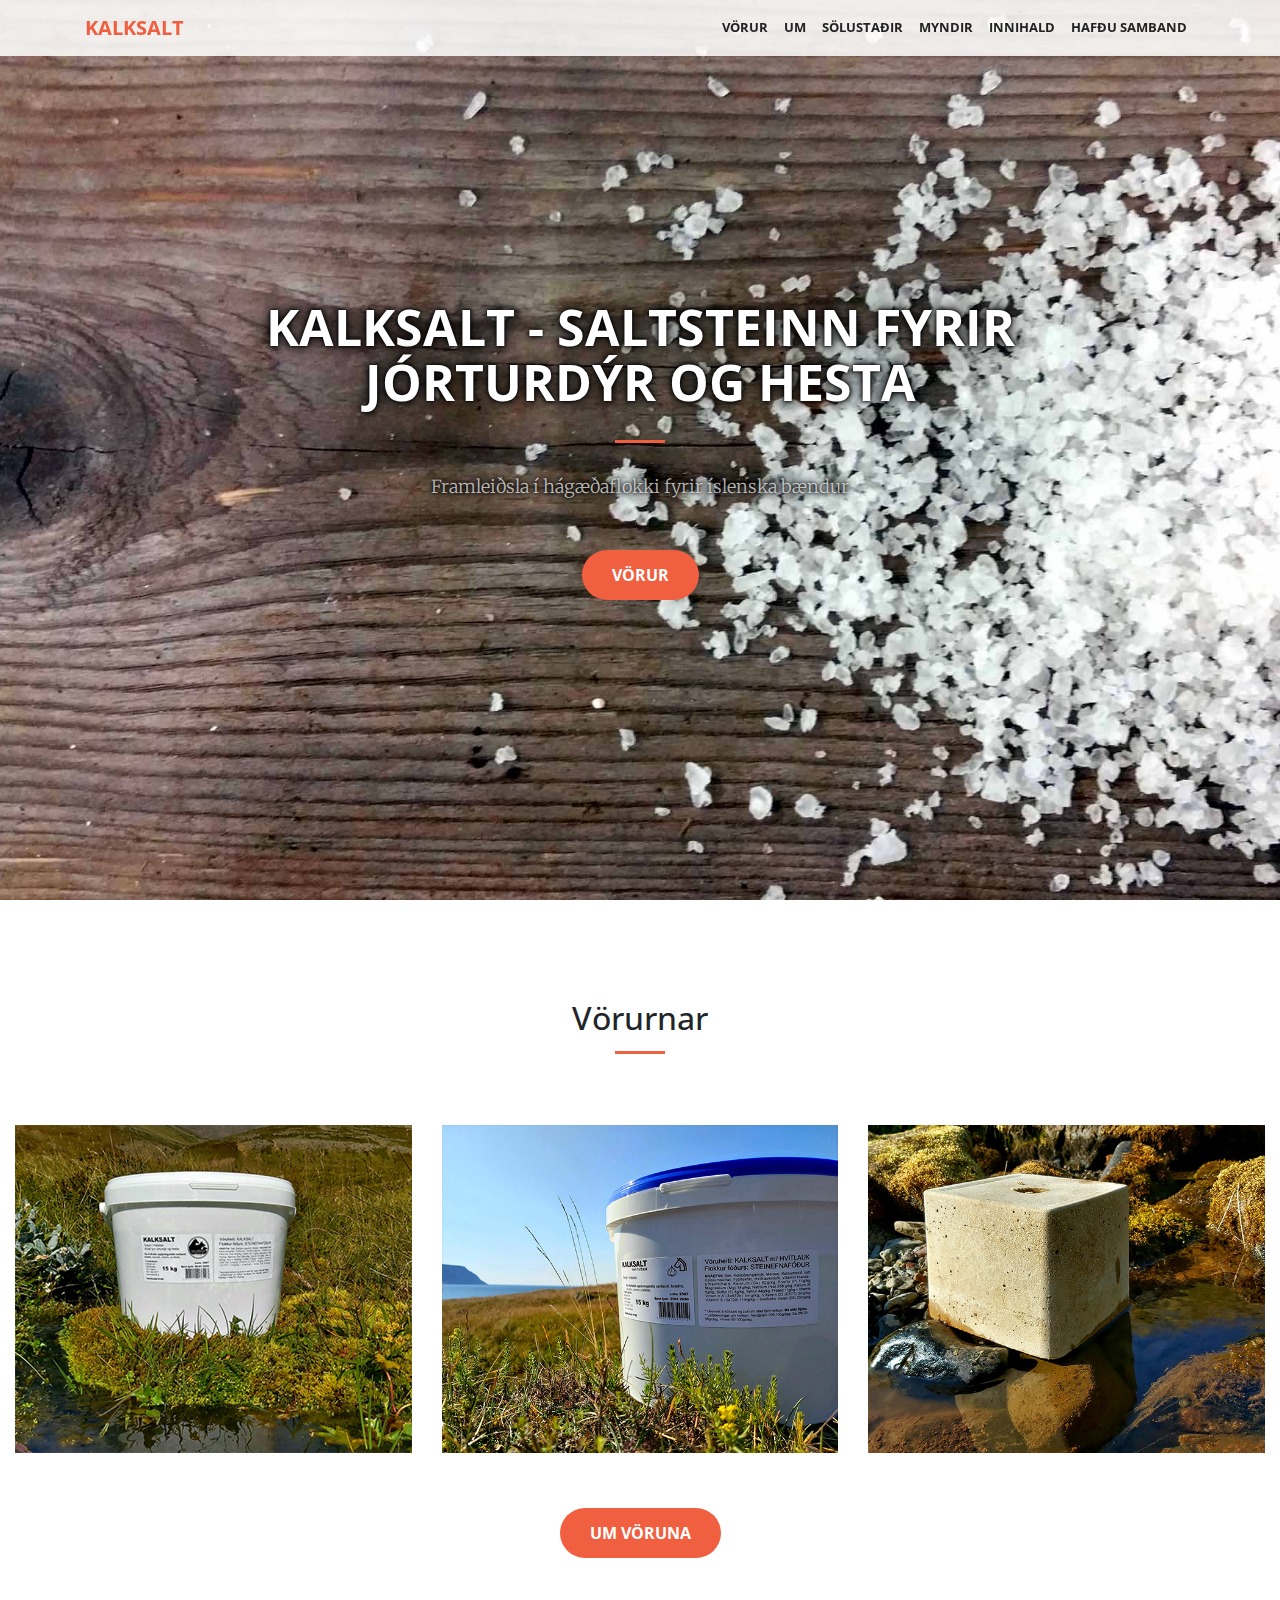
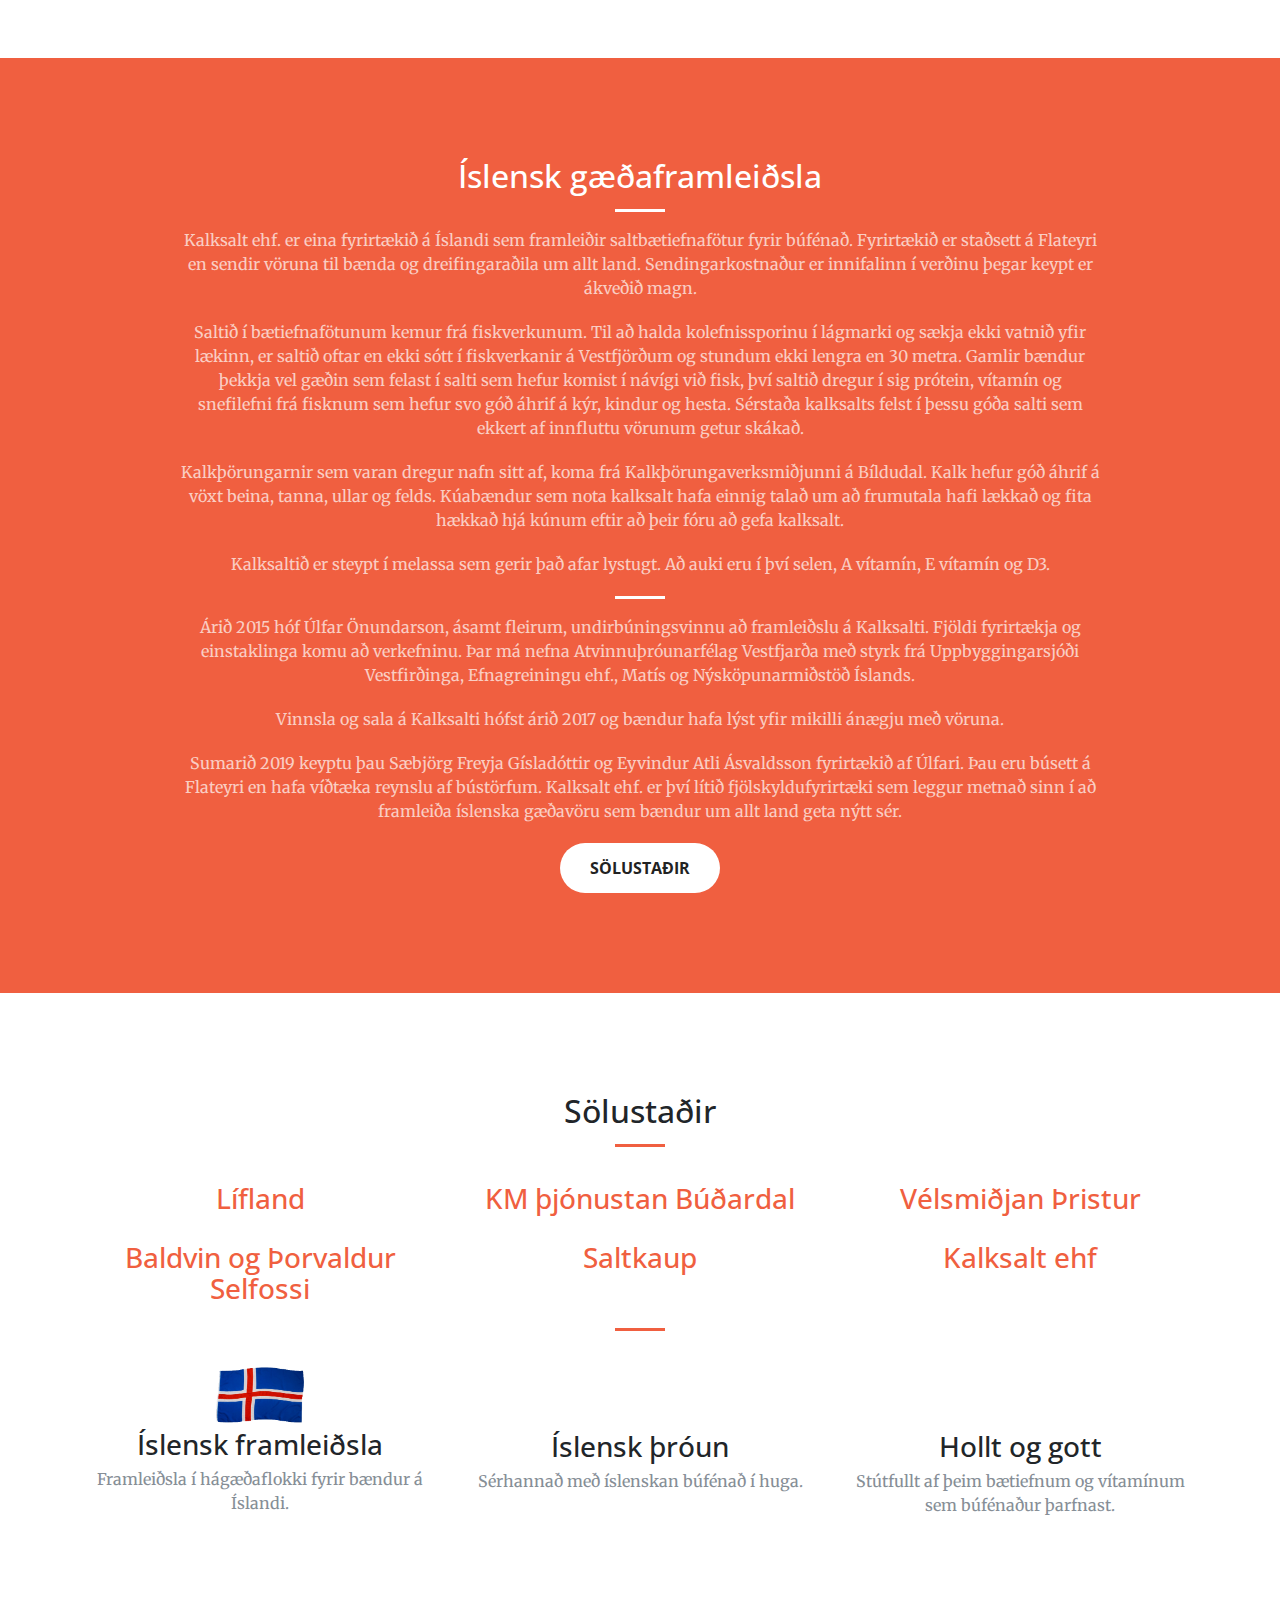
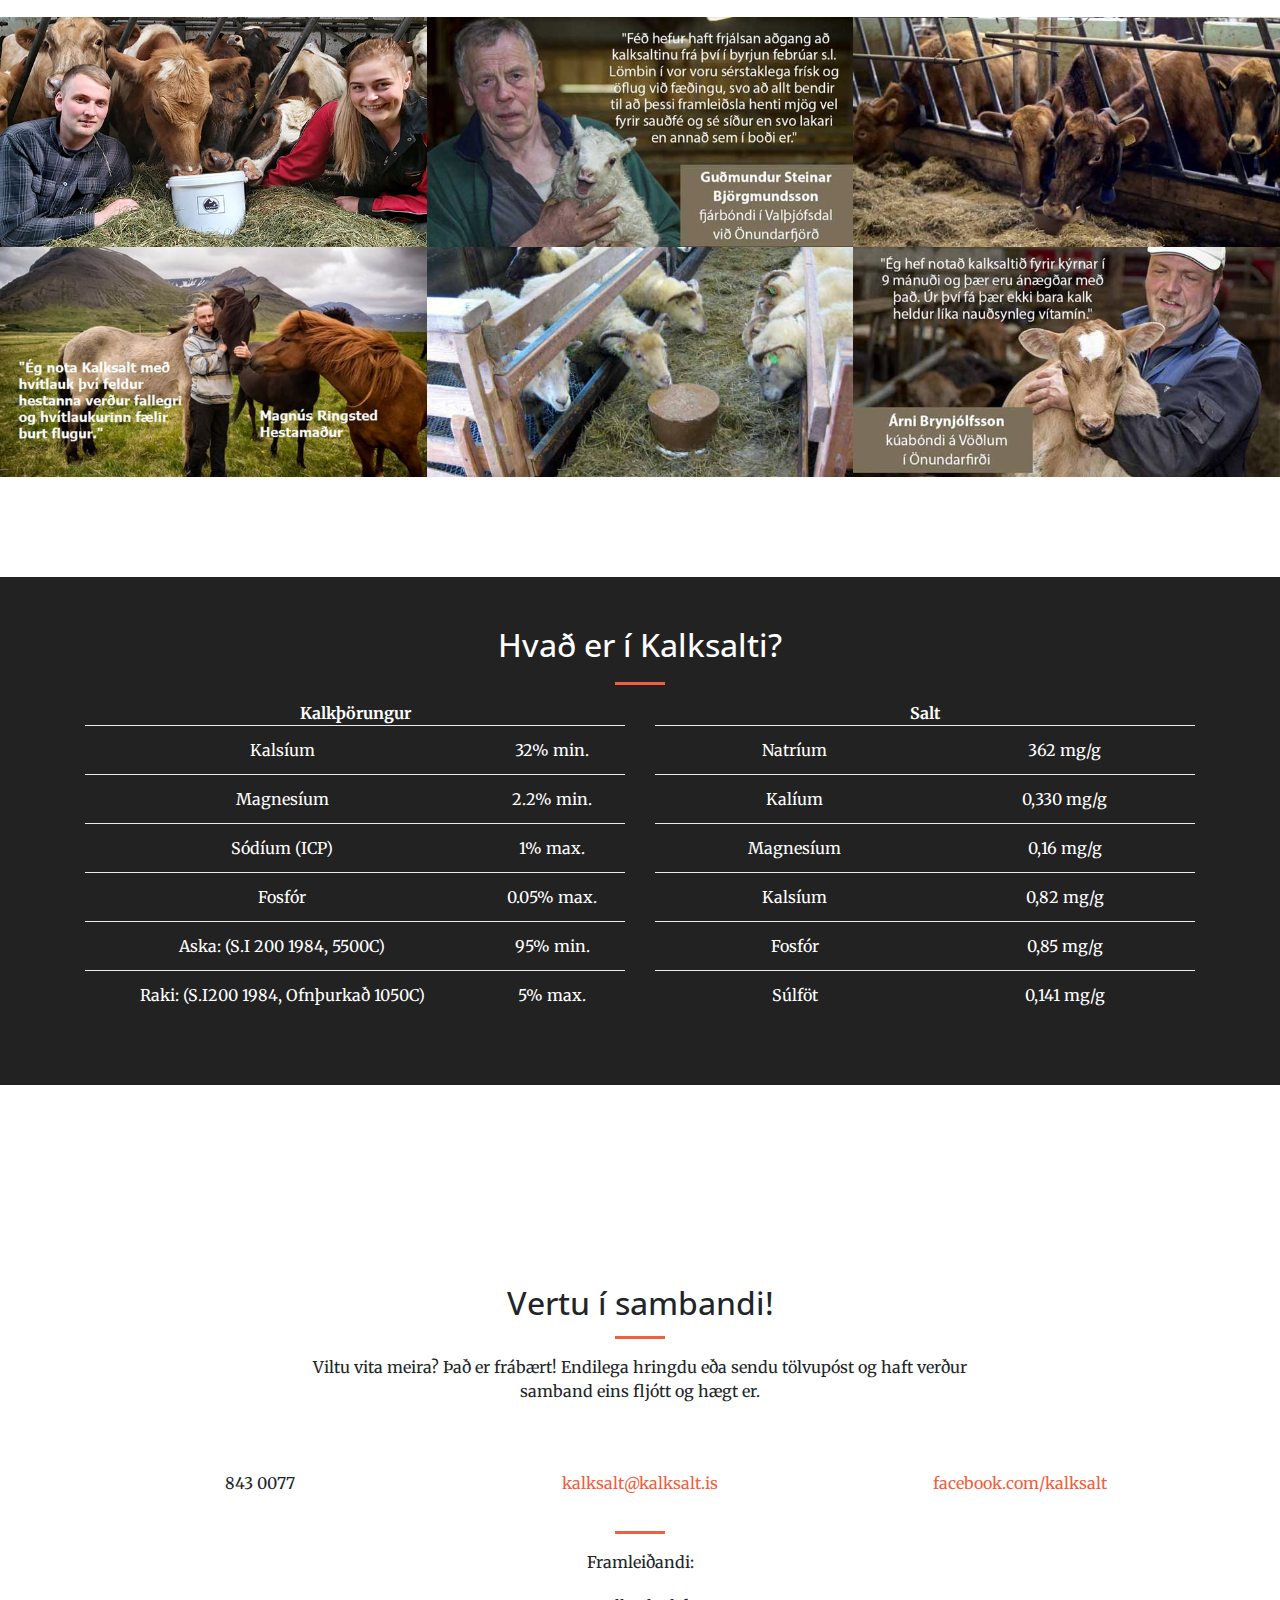
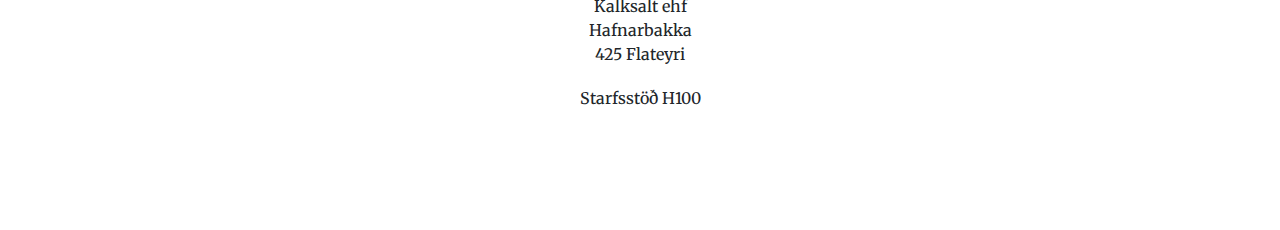
==== commit 014687c9: "Merge branch 'master' of https://github.com/einzi/kalksalt" ====
--- a/index.html
+++ b/index.html
@@ -149,7 +149,8 @@
             <h2 class="section-heading text-white">Íslensk gæðaframleiðsla</h2>
             <hr class="light">
             <p class="text-faded">Kalksalt ehf. er eina fyrirtækið á Íslandi sem framleiðir saltbætiefnafötur fyrir búfénað.
-              Fyrirtækið er staðsett á Flateyri en sendir vöruna til bænda og dreifingaraðila um allt land.</p>
+              Fyrirtækið er staðsett á Flateyri en sendir vöruna til bænda og dreifingaraðila um allt land. 
+              Sendingarkostnaður er innifalinn í verðinu þegar keypt er ákveðið magn.</p>
             <p class="text-faded">Saltið í bætiefnafötunum kemur frá fiskverkunum. Til að halda kolefnissporinu í lágmarki og
               sækja ekki vatnið yfir lækinn, er saltið oftar en ekki sótt í fiskverkanir á Vestfjörðum og stundum
               ekki lengra en 30 metra. Gamlir bændur þekkja vel gæðin sem felast í salti sem hefur komist í
@@ -199,7 +200,7 @@
               <div class="col-lg-4 col-md-6 text-center">
                 <div class="service-box">
                     <a href="https://km.is/verslun/" target="_blank">
-                      <h3>KM þjónustan Bíldudal</h3>
+                      <h3>KM þjónustan Búðardal</h3>
                     </a>
                 </div>
               </div>
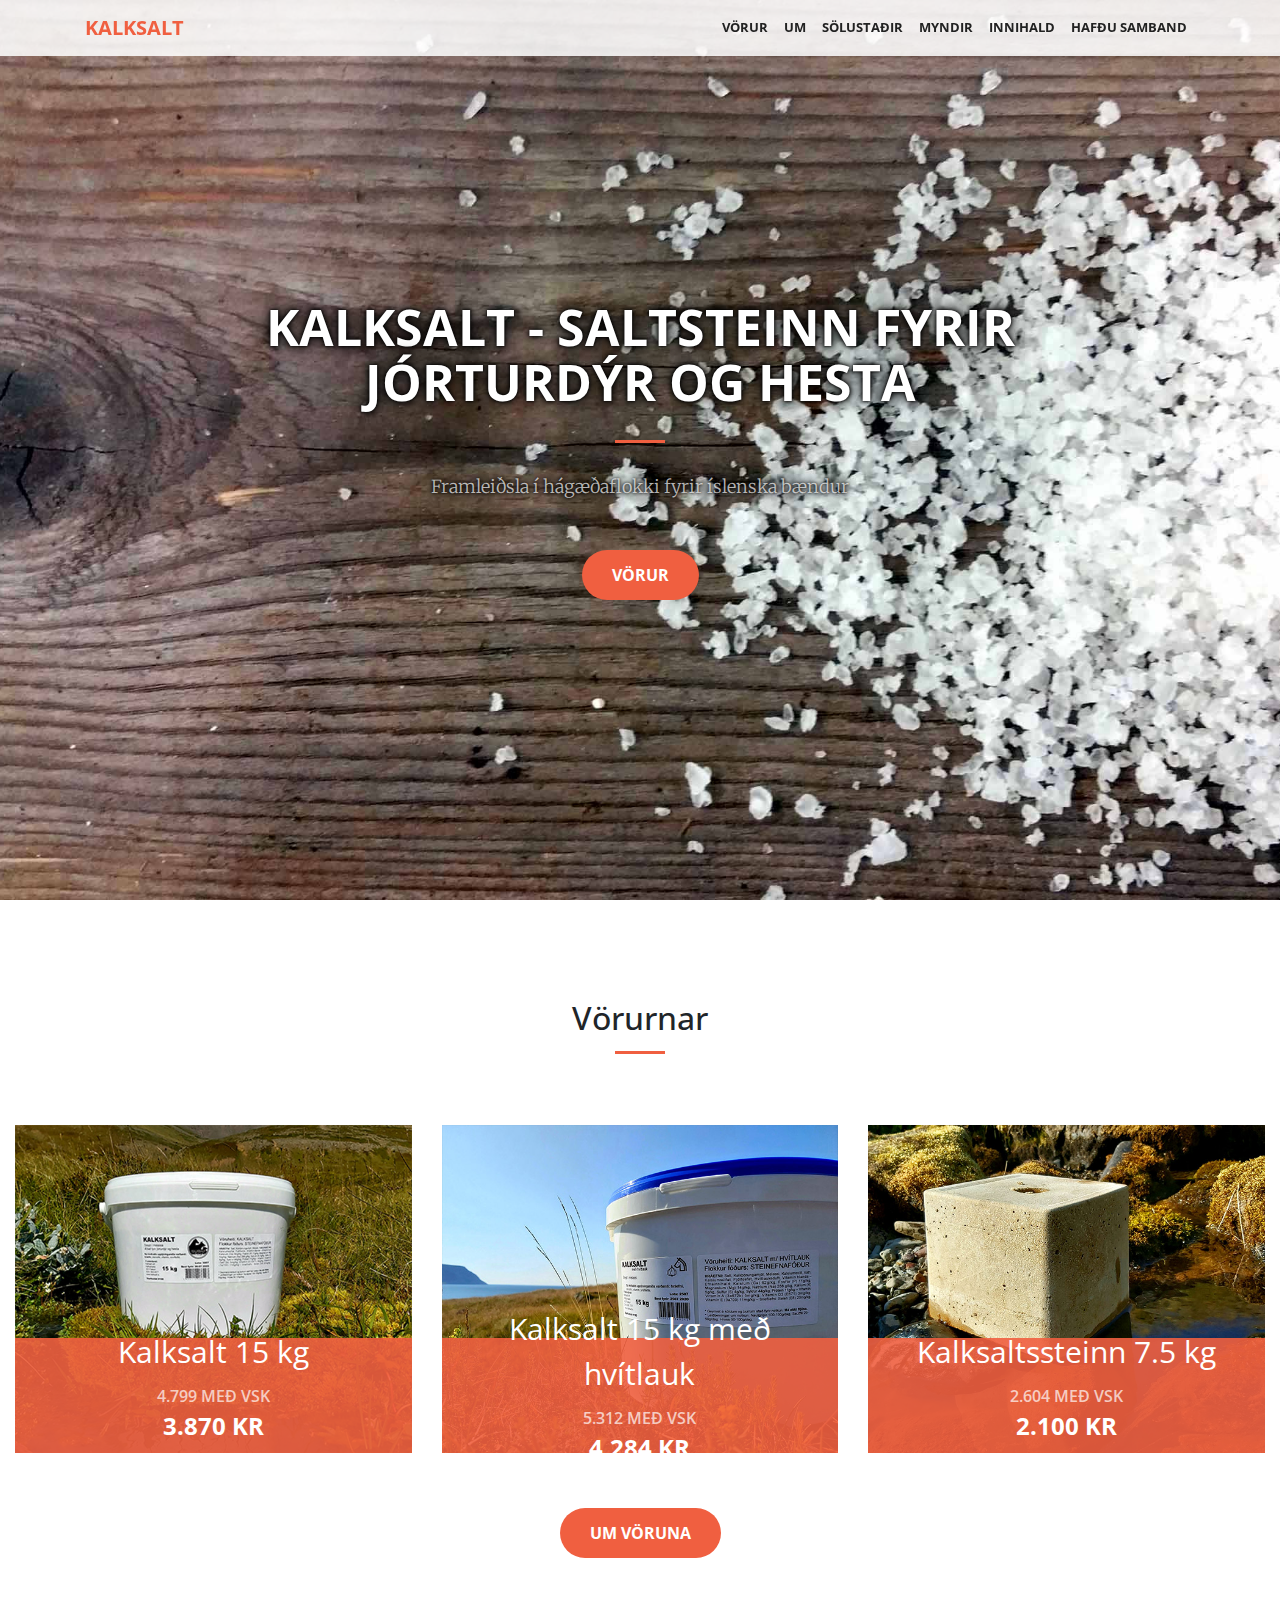
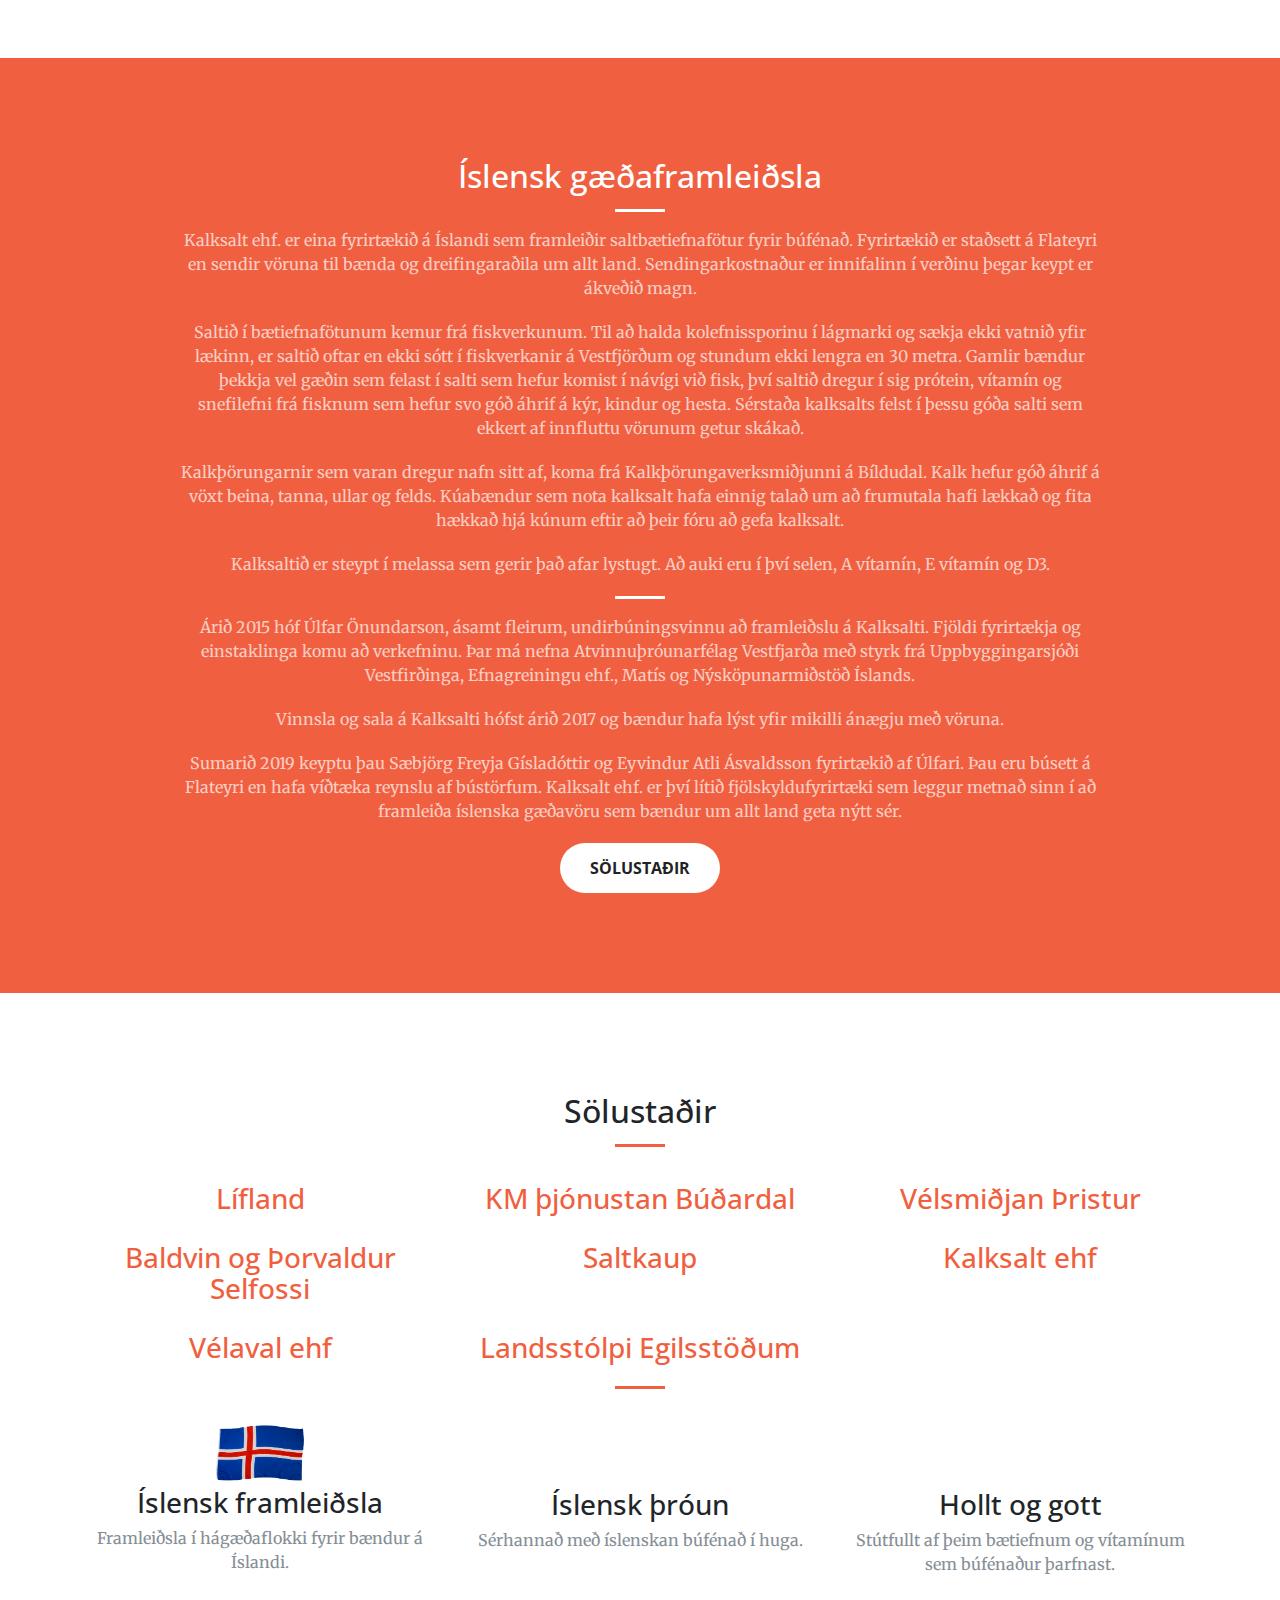
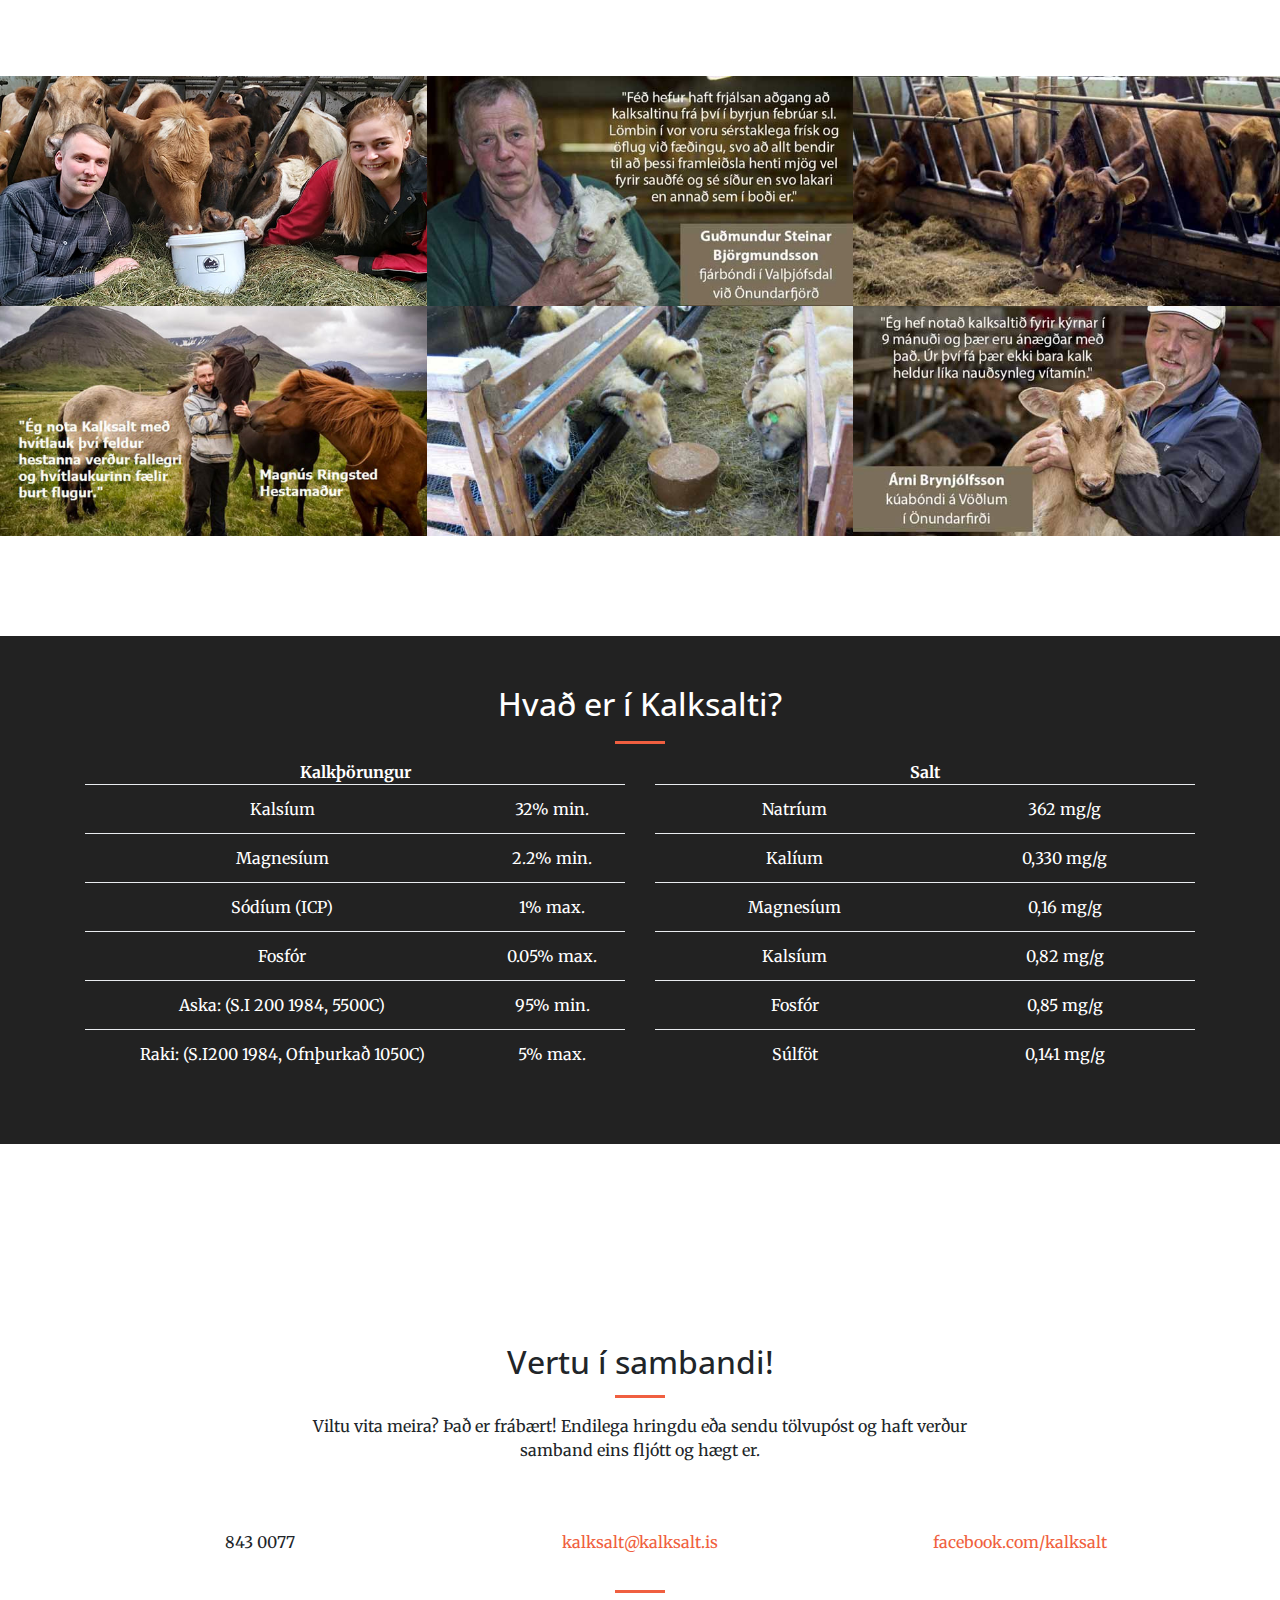
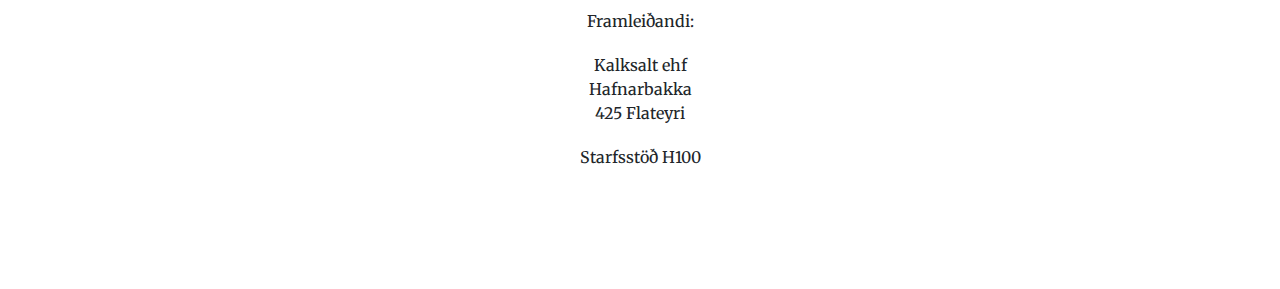
==== commit aa6a8405: "Bæta við söluaðilum" ====
--- a/index.html
+++ b/index.html
@@ -240,6 +240,22 @@
                   </div>
                 </div>
               </div>
+        <div class="row">
+                <div class="col-lg-4 col-md-6 text-center">
+                  <div class="service-box">
+                      <a href="https://www.facebook.com/velavalehf/" target="_blank">
+                        <h3>Vélaval ehf</h3>
+                      </a>
+                  </div>
+                </div>
+                          <div class="col-lg-4 col-md-6 text-center">
+                  <div class="service-box">
+                      <a href="https://www.facebook.com/landstolpi/" target="_blank">
+                        <h3>Landsstólpi Egilsstöðum</h3>
+                      </a>
+                  </div>
+                </div>
+        </div>
             <hr class="primary">
         <div class="row">
           <div class="col-lg-4 col-md-6 text-center">
--- a/css/creative.css
+++ b/css/creative.css
@@ -211,7 +211,7 @@
   display: block;
   max-width: 650px;
   margin: 0 auto; }
-  .portfolio-box .portfolio-box-caption {
+.portfolio-box .portfolio-box-caption {
     position: absolute;
     bottom: 0;
     display: block;
@@ -224,7 +224,13 @@
     -webkit-transition: all 0.2s;
     -moz-transition: all 0.2s;
     transition: all 0.2s; }
-    .portfolio-box .portfolio-box-caption .portfolio-box-caption-content {
+
+#products .portfolio-box .portfolio-box-caption {
+  height: 35% !important;
+  opacity: 1 !important;
+}
+
+.portfolio-box .portfolio-box-caption .portfolio-box-caption-content {
       position: absolute;
       top: 50%;
       width: 100%;
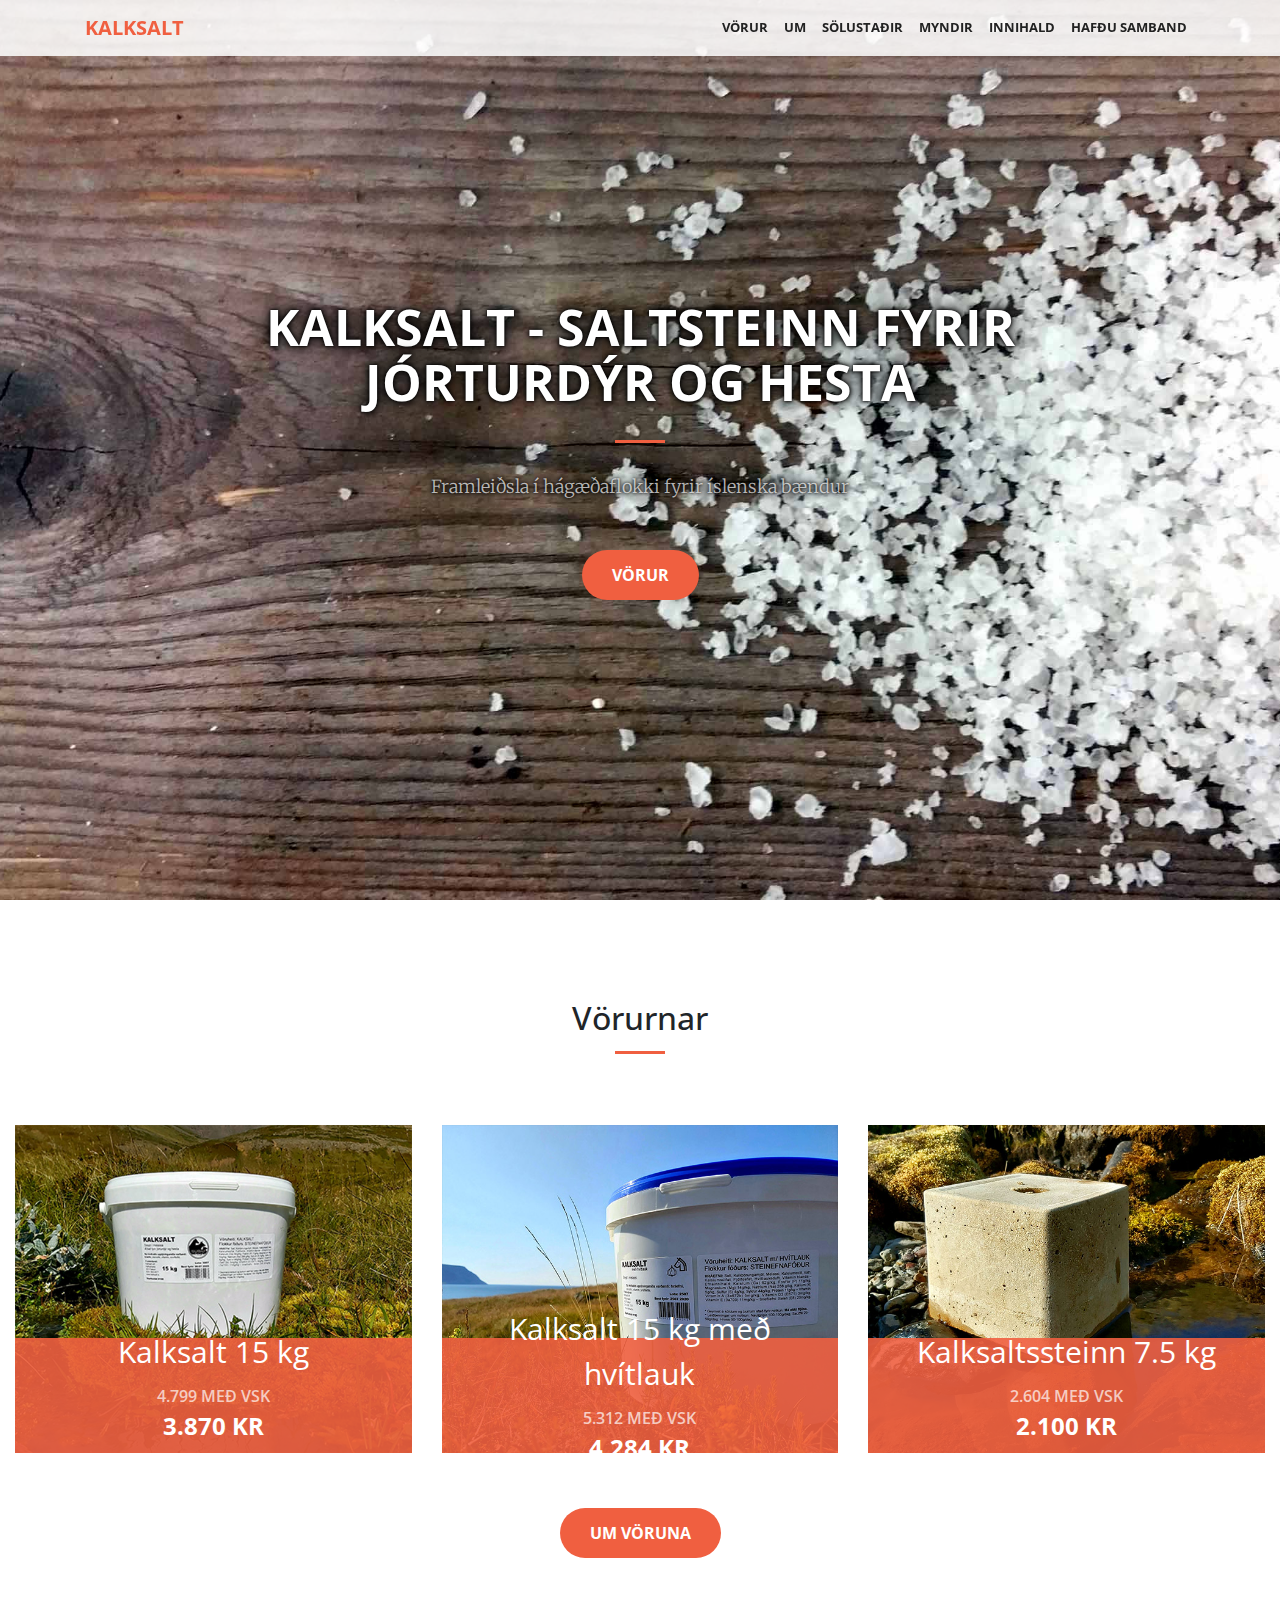
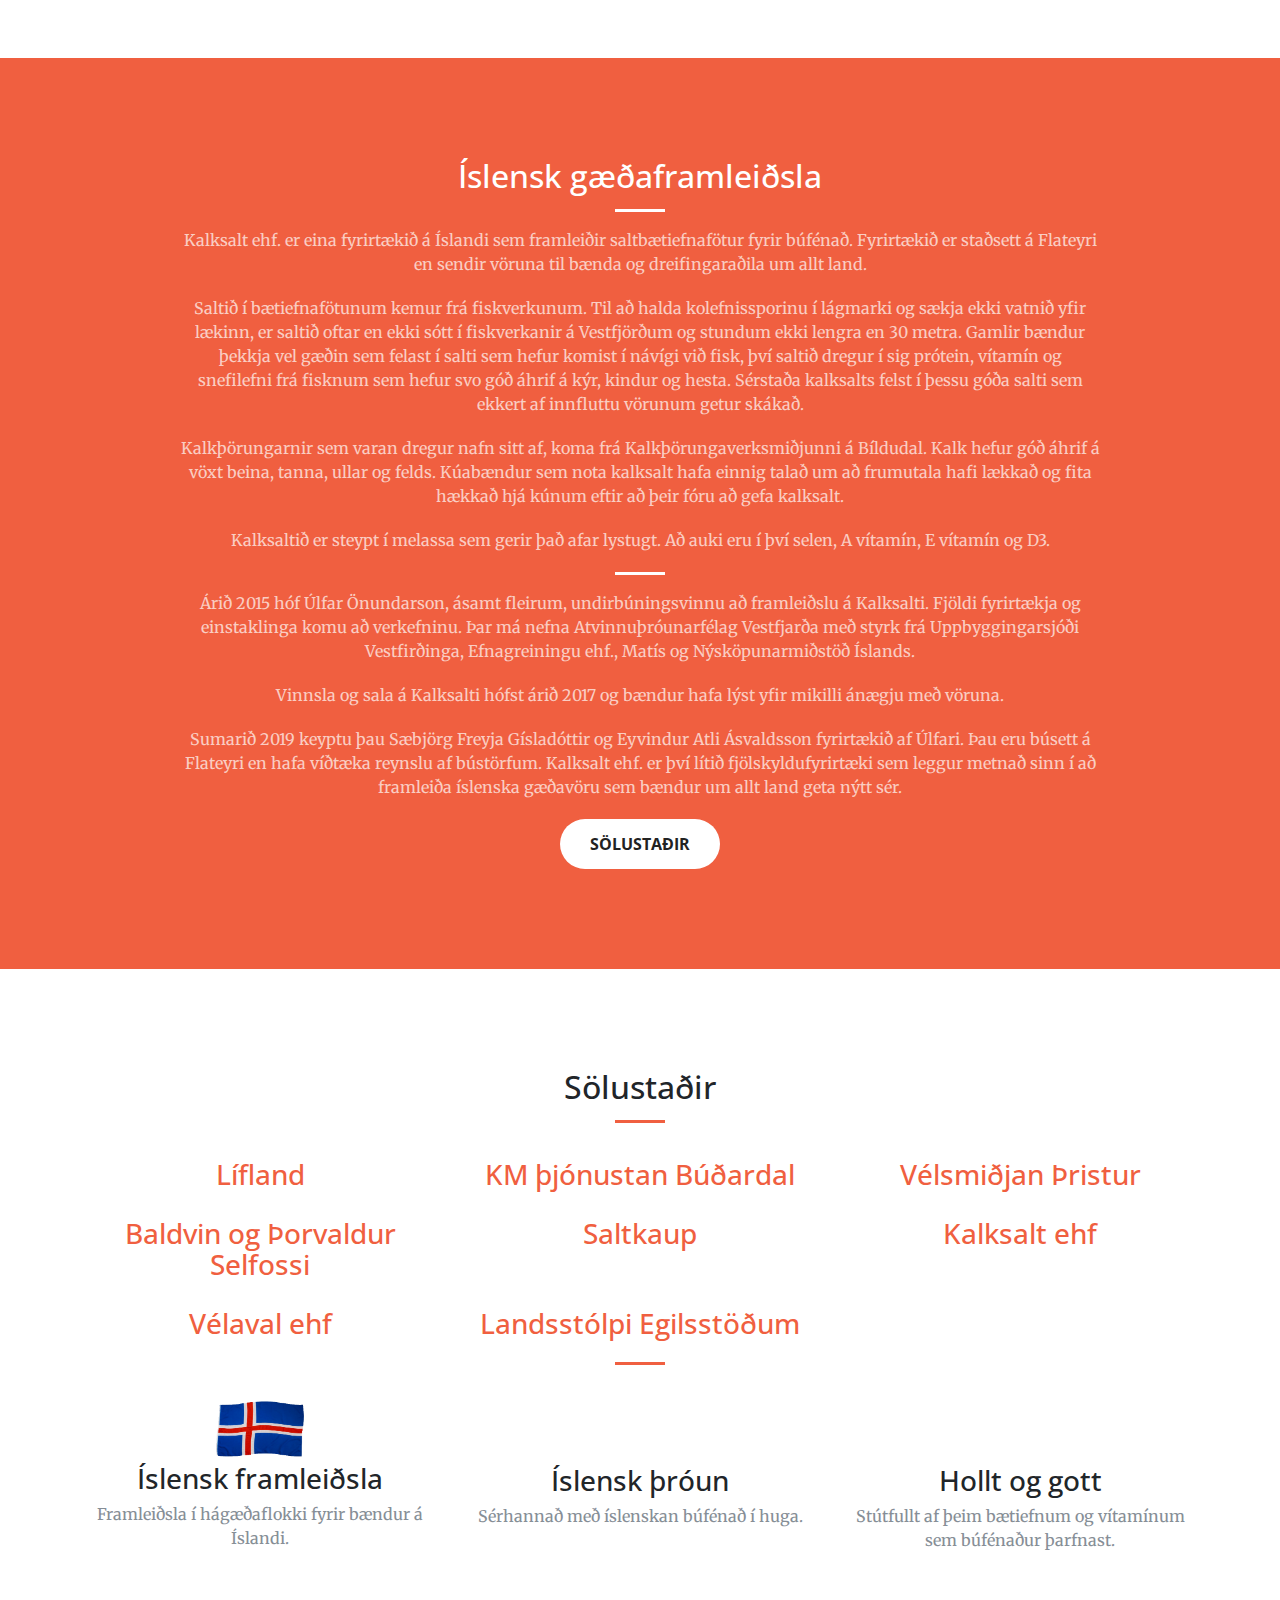
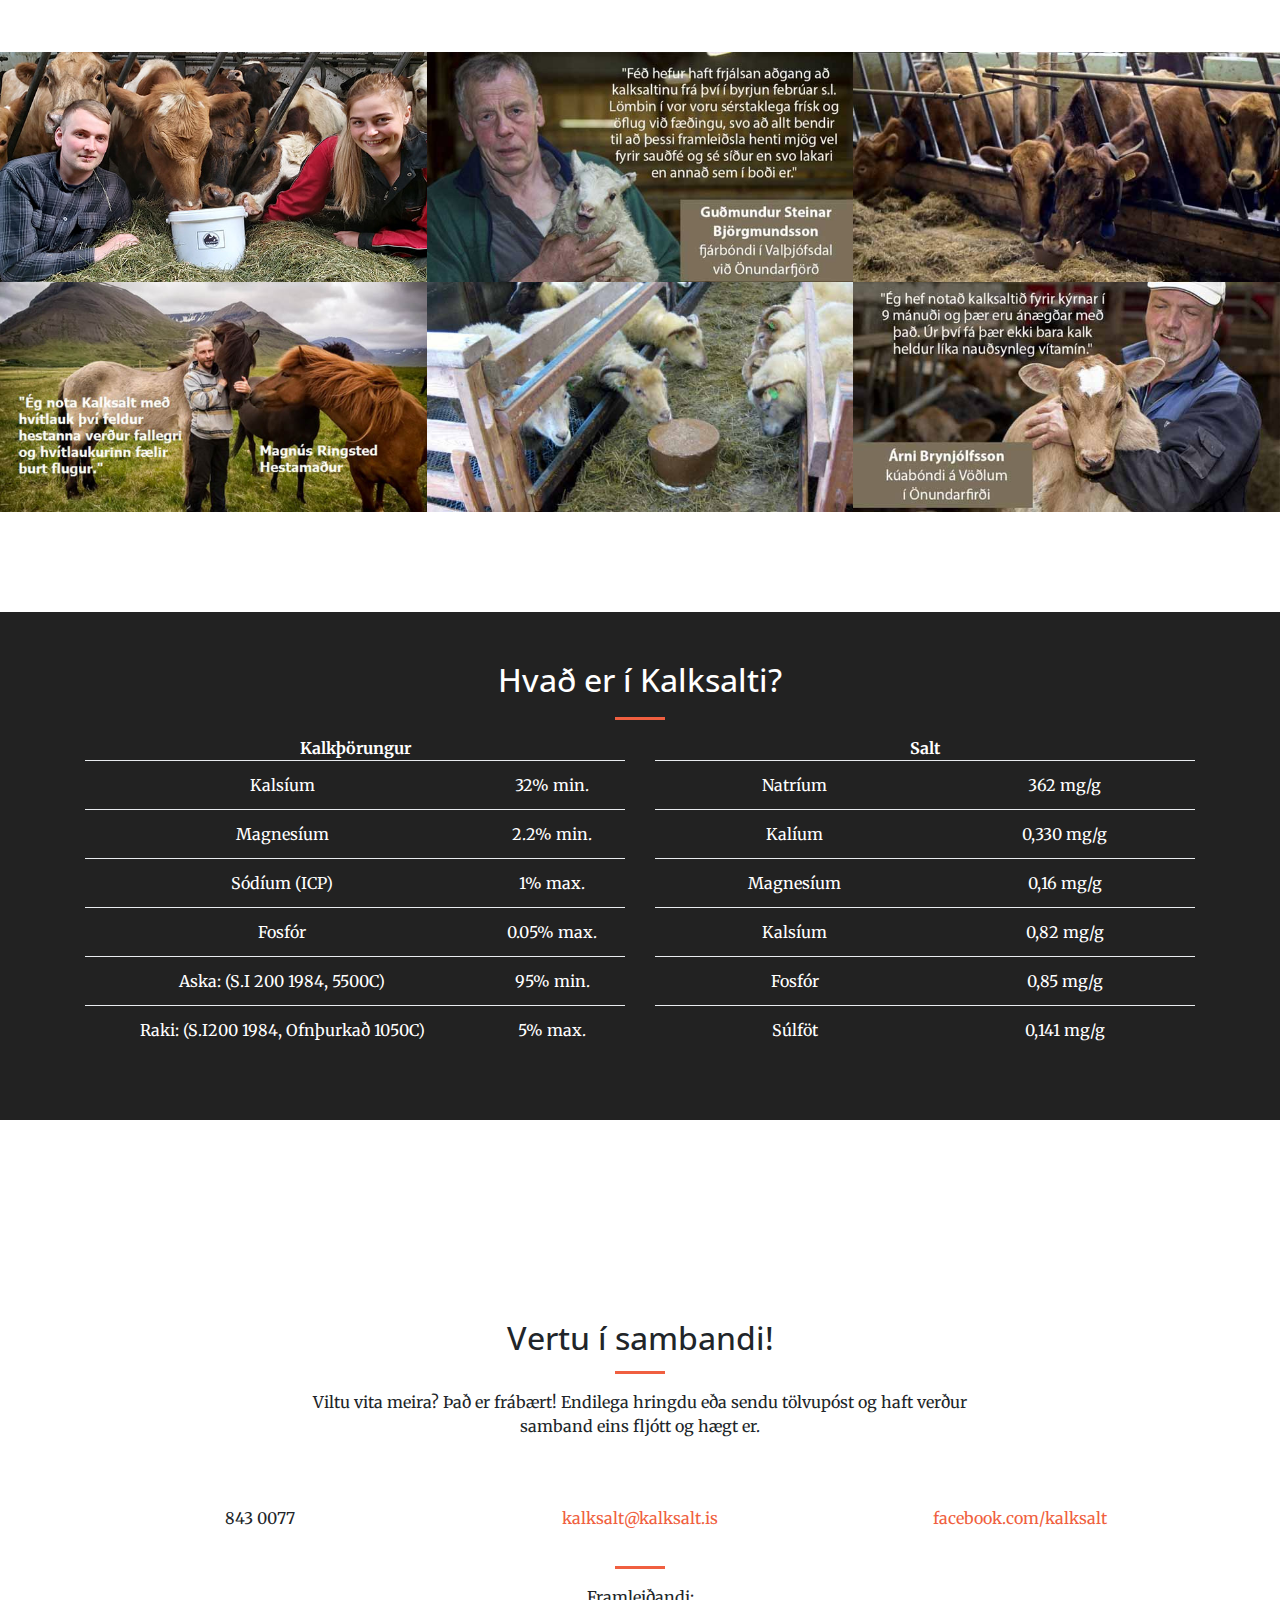
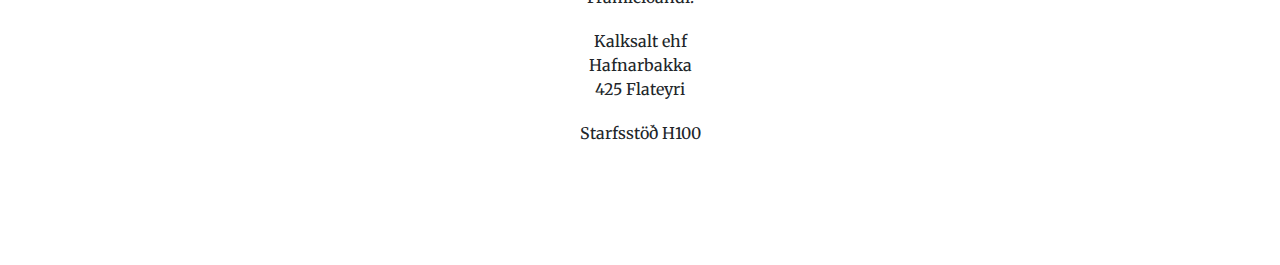
==== commit ffe8b5ec: "Breyting á texta" ====
--- a/index.html
+++ b/index.html
@@ -150,7 +150,7 @@
             <hr class="light">
             <p class="text-faded">Kalksalt ehf. er eina fyrirtækið á Íslandi sem framleiðir saltbætiefnafötur fyrir búfénað.
               Fyrirtækið er staðsett á Flateyri en sendir vöruna til bænda og dreifingaraðila um allt land. 
-              Sendingarkostnaður er innifalinn í verðinu þegar keypt er ákveðið magn.</p>
+            </p>
             <p class="text-faded">Saltið í bætiefnafötunum kemur frá fiskverkunum. Til að halda kolefnissporinu í lágmarki og
               sækja ekki vatnið yfir lækinn, er saltið oftar en ekki sótt í fiskverkanir á Vestfjörðum og stundum
               ekki lengra en 30 metra. Gamlir bændur þekkja vel gæðin sem felast í salti sem hefur komist í
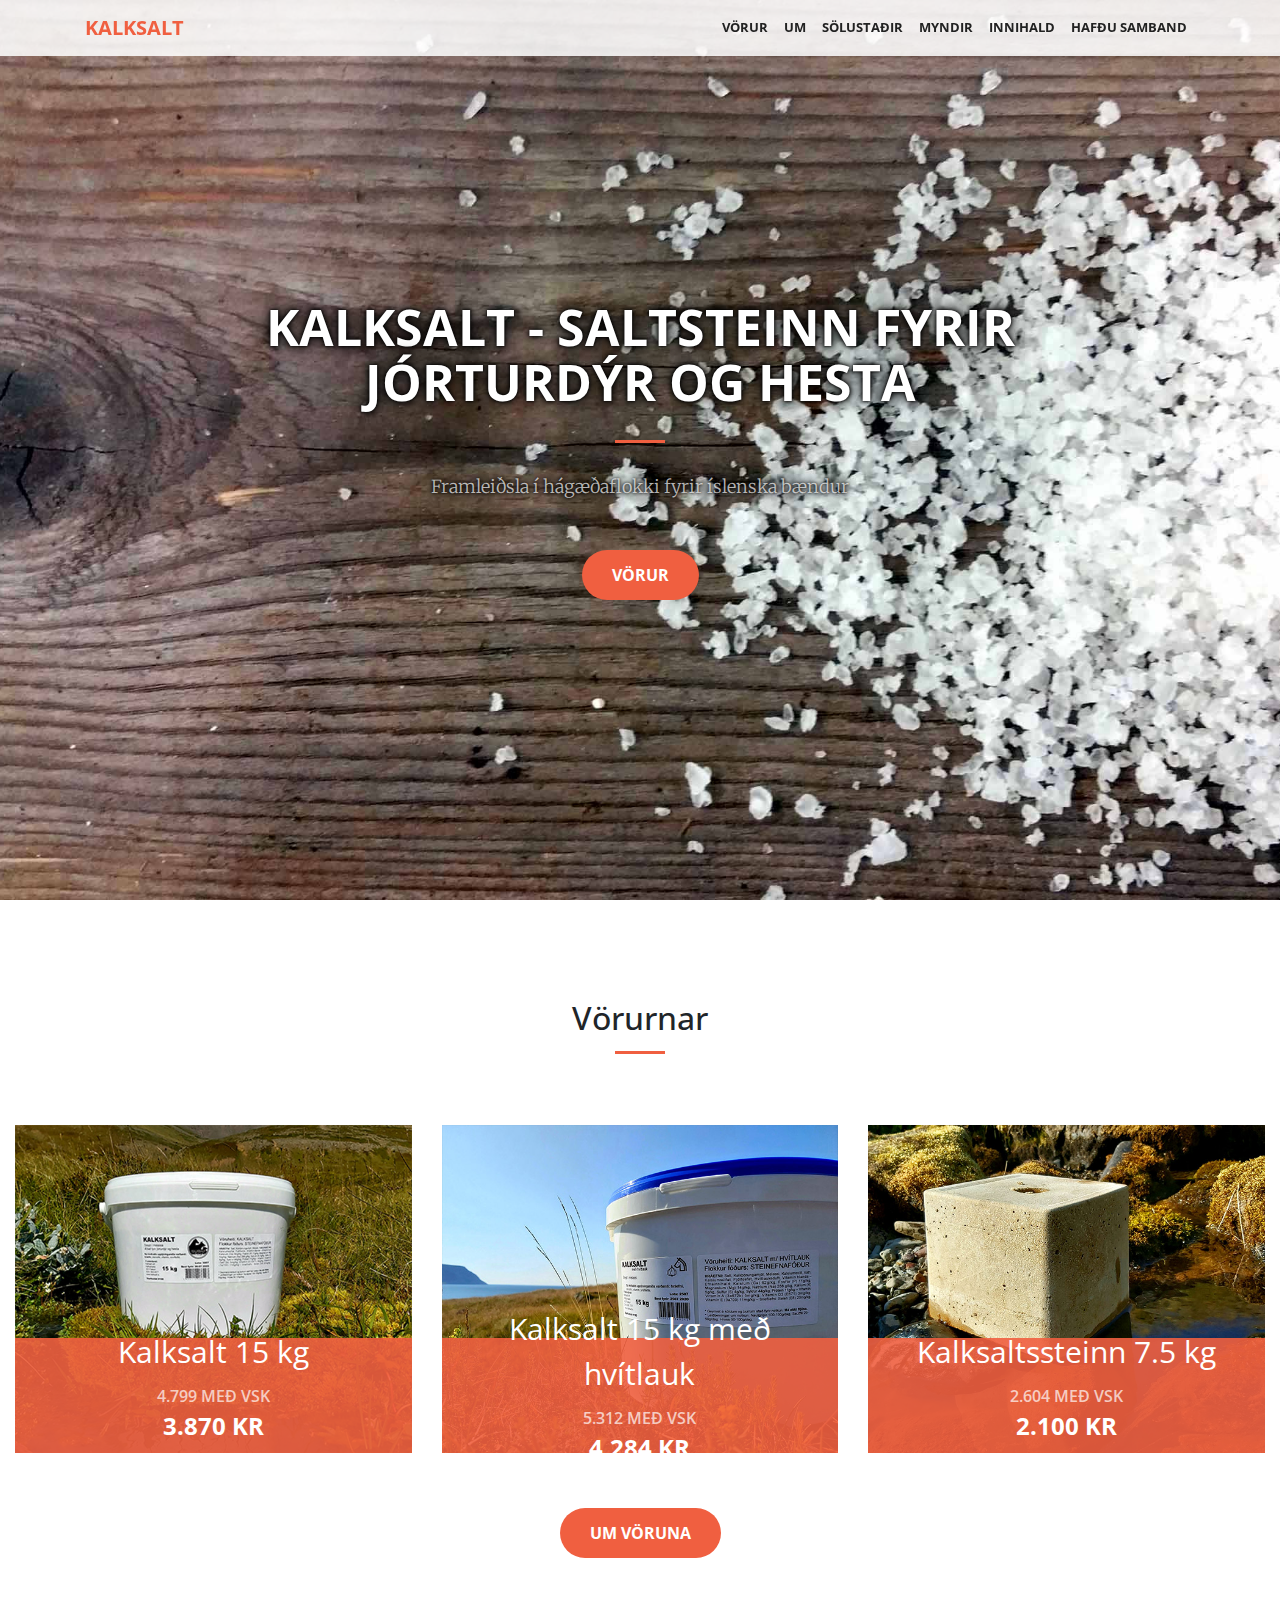
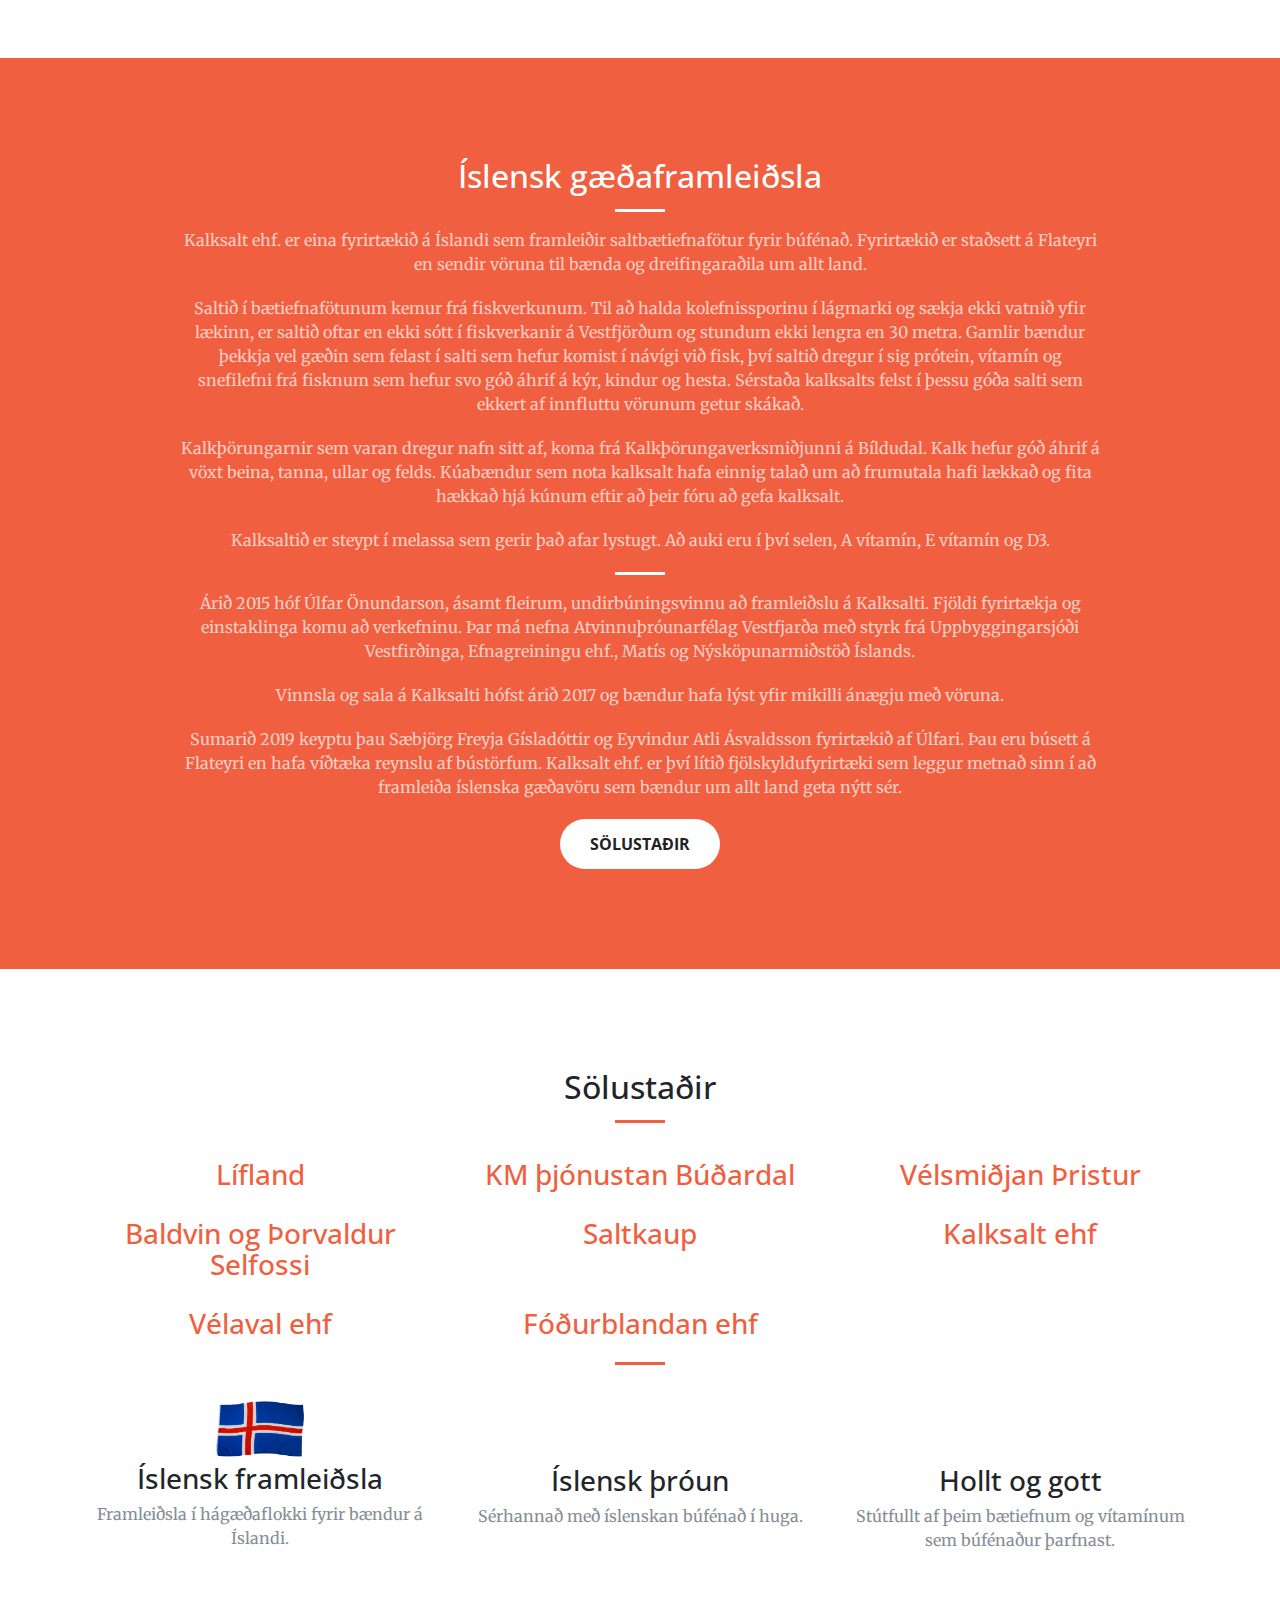
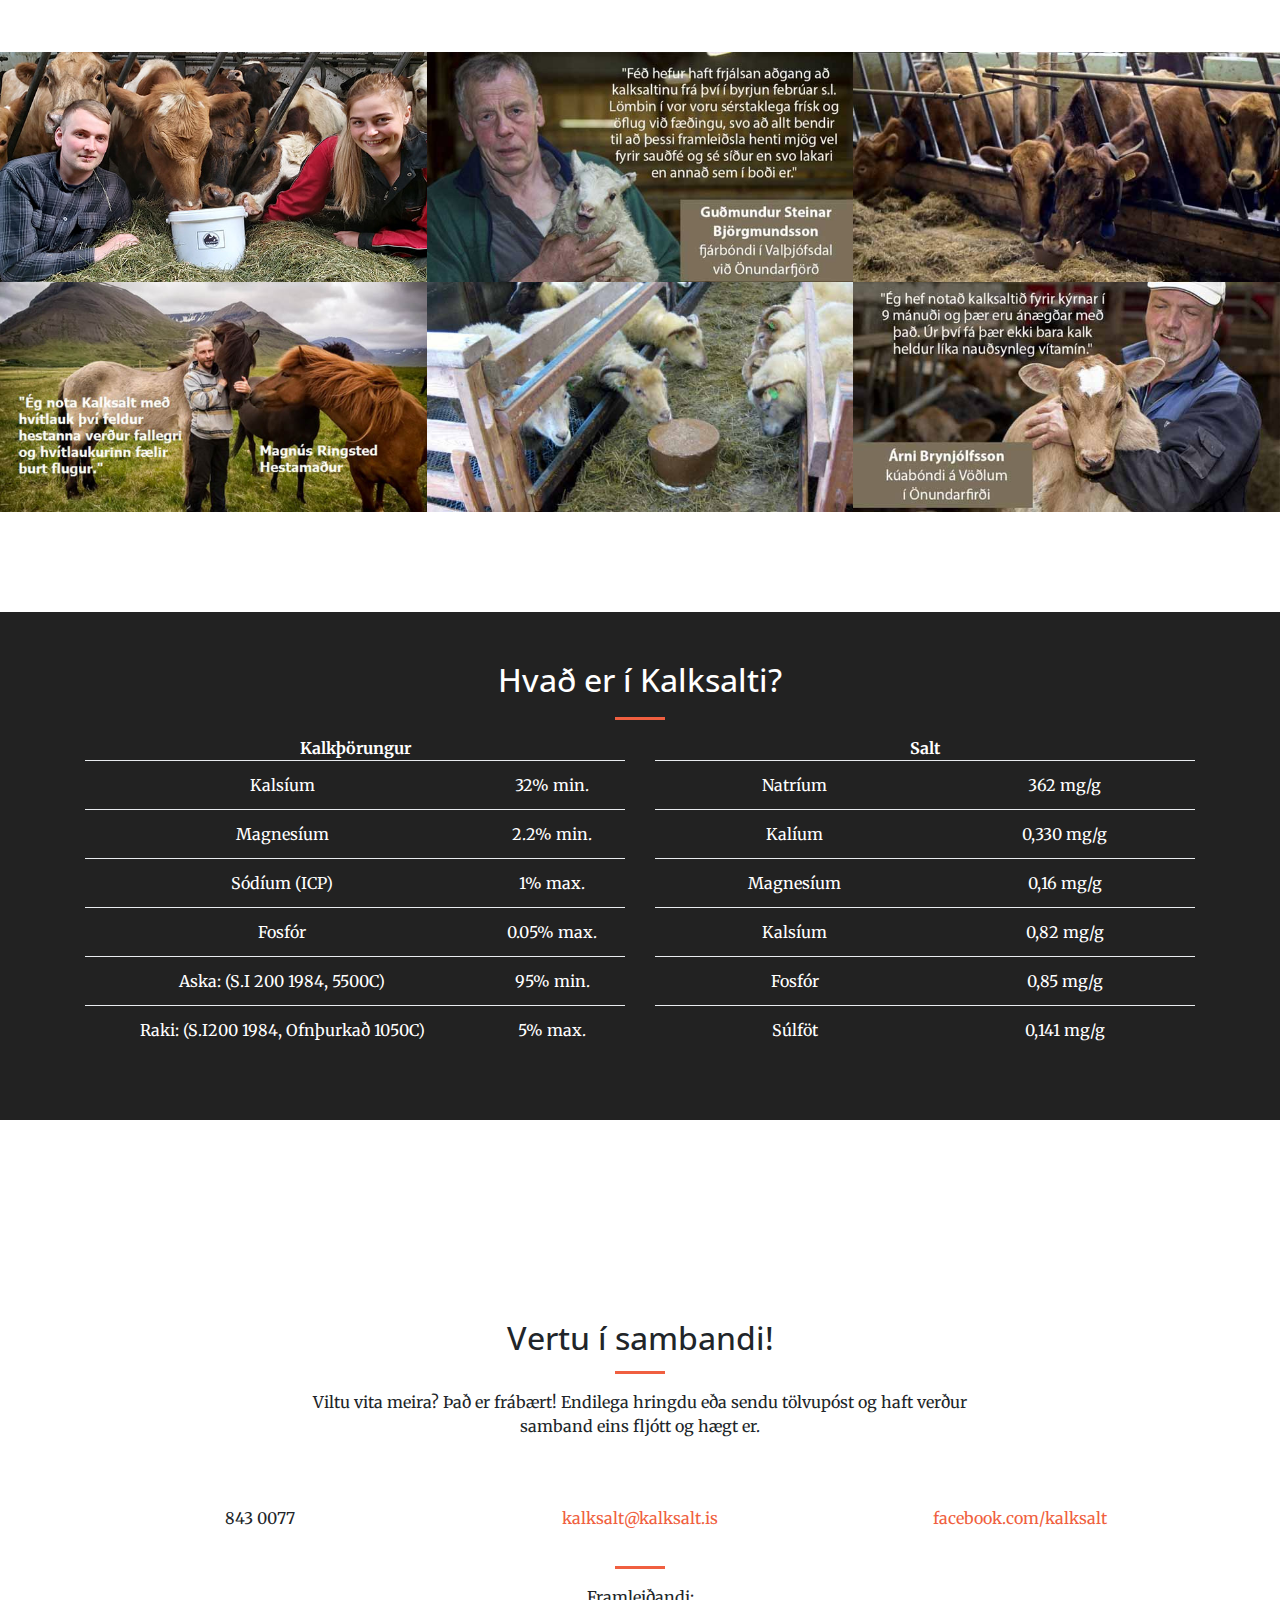
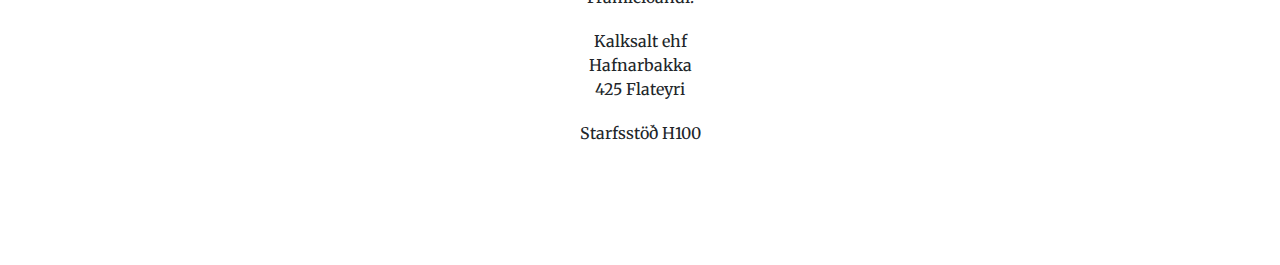
==== commit b824d62b: "Skipta út söluaðila" ====
--- a/index.html
+++ b/index.html
@@ -250,8 +250,8 @@
                 </div>
                           <div class="col-lg-4 col-md-6 text-center">
                   <div class="service-box">
-                      <a href="https://www.facebook.com/landstolpi/" target="_blank">
-                        <h3>Landsstólpi Egilsstöðum</h3>
+                      <a href="https://www.fodurblandan.is/" target="_blank">
+                        <h3>Fóðurblandan ehf</h3>
                       </a>
                   </div>
                 </div>
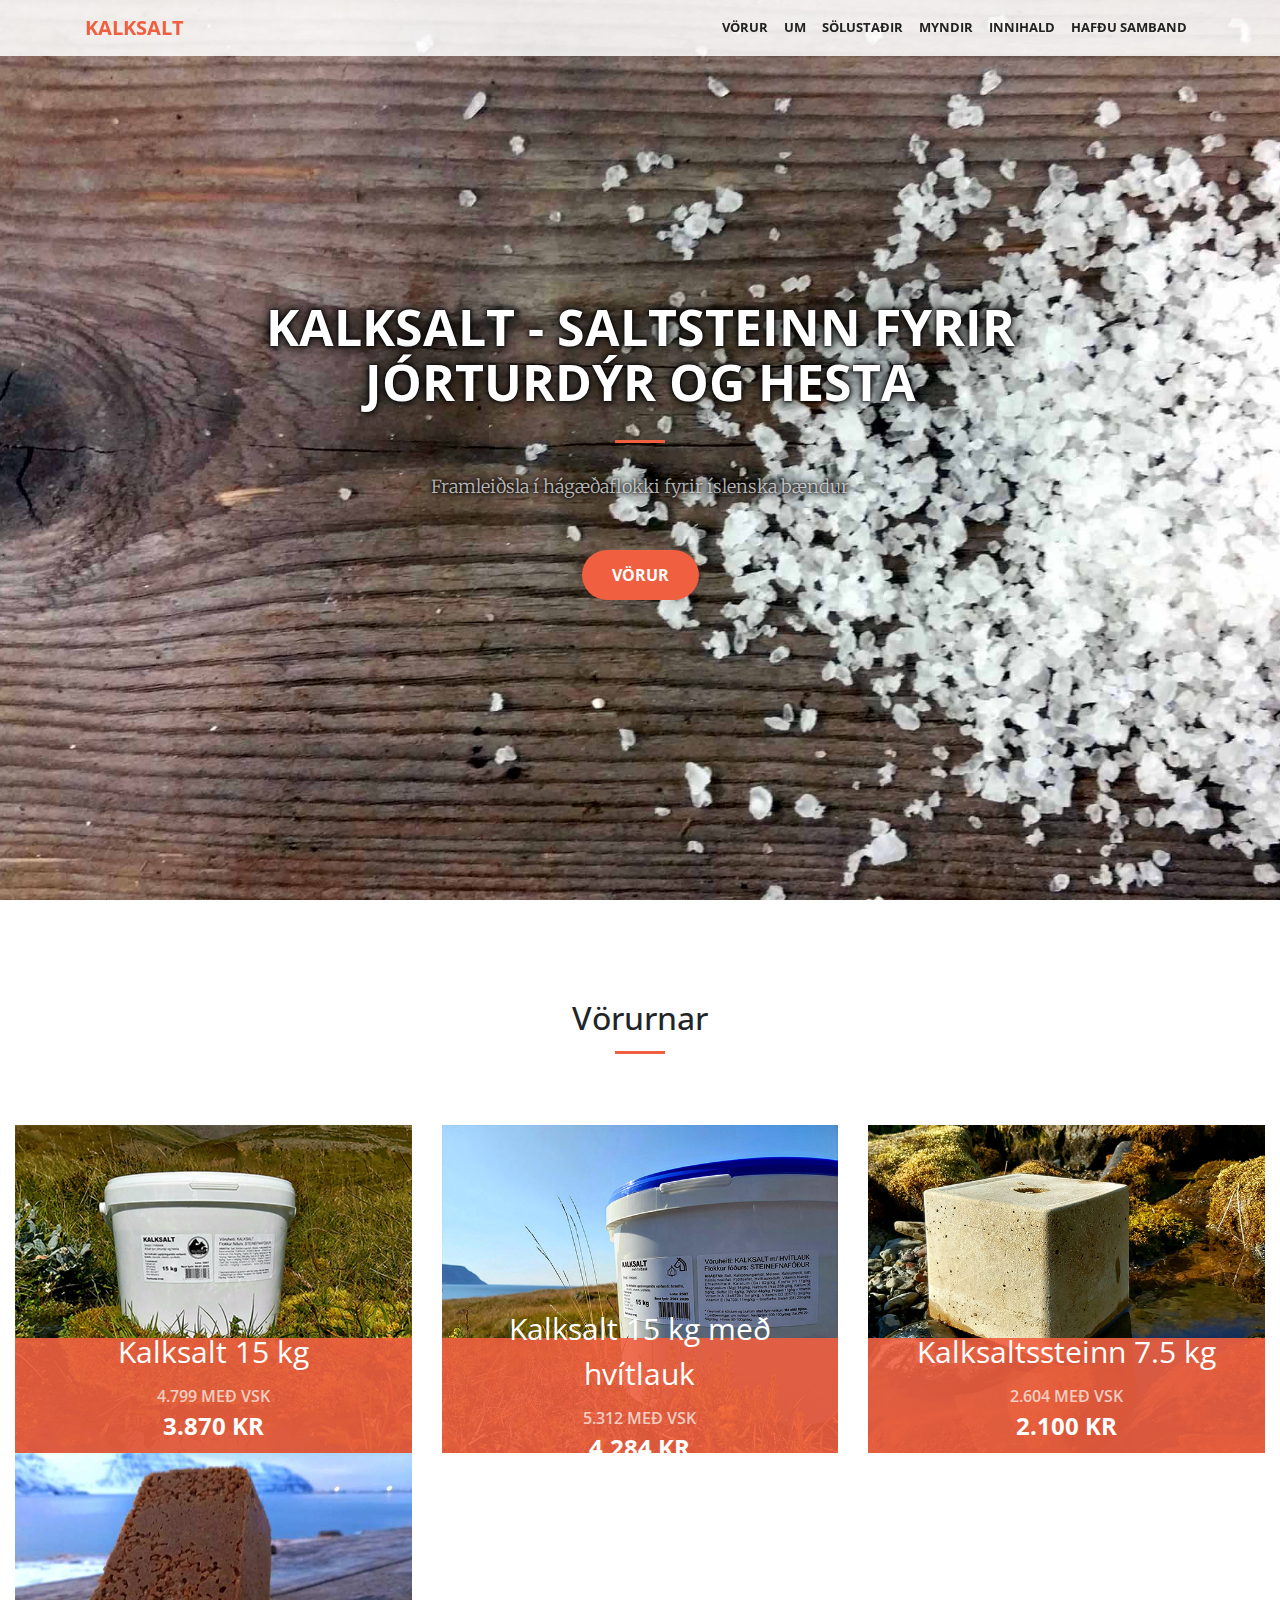
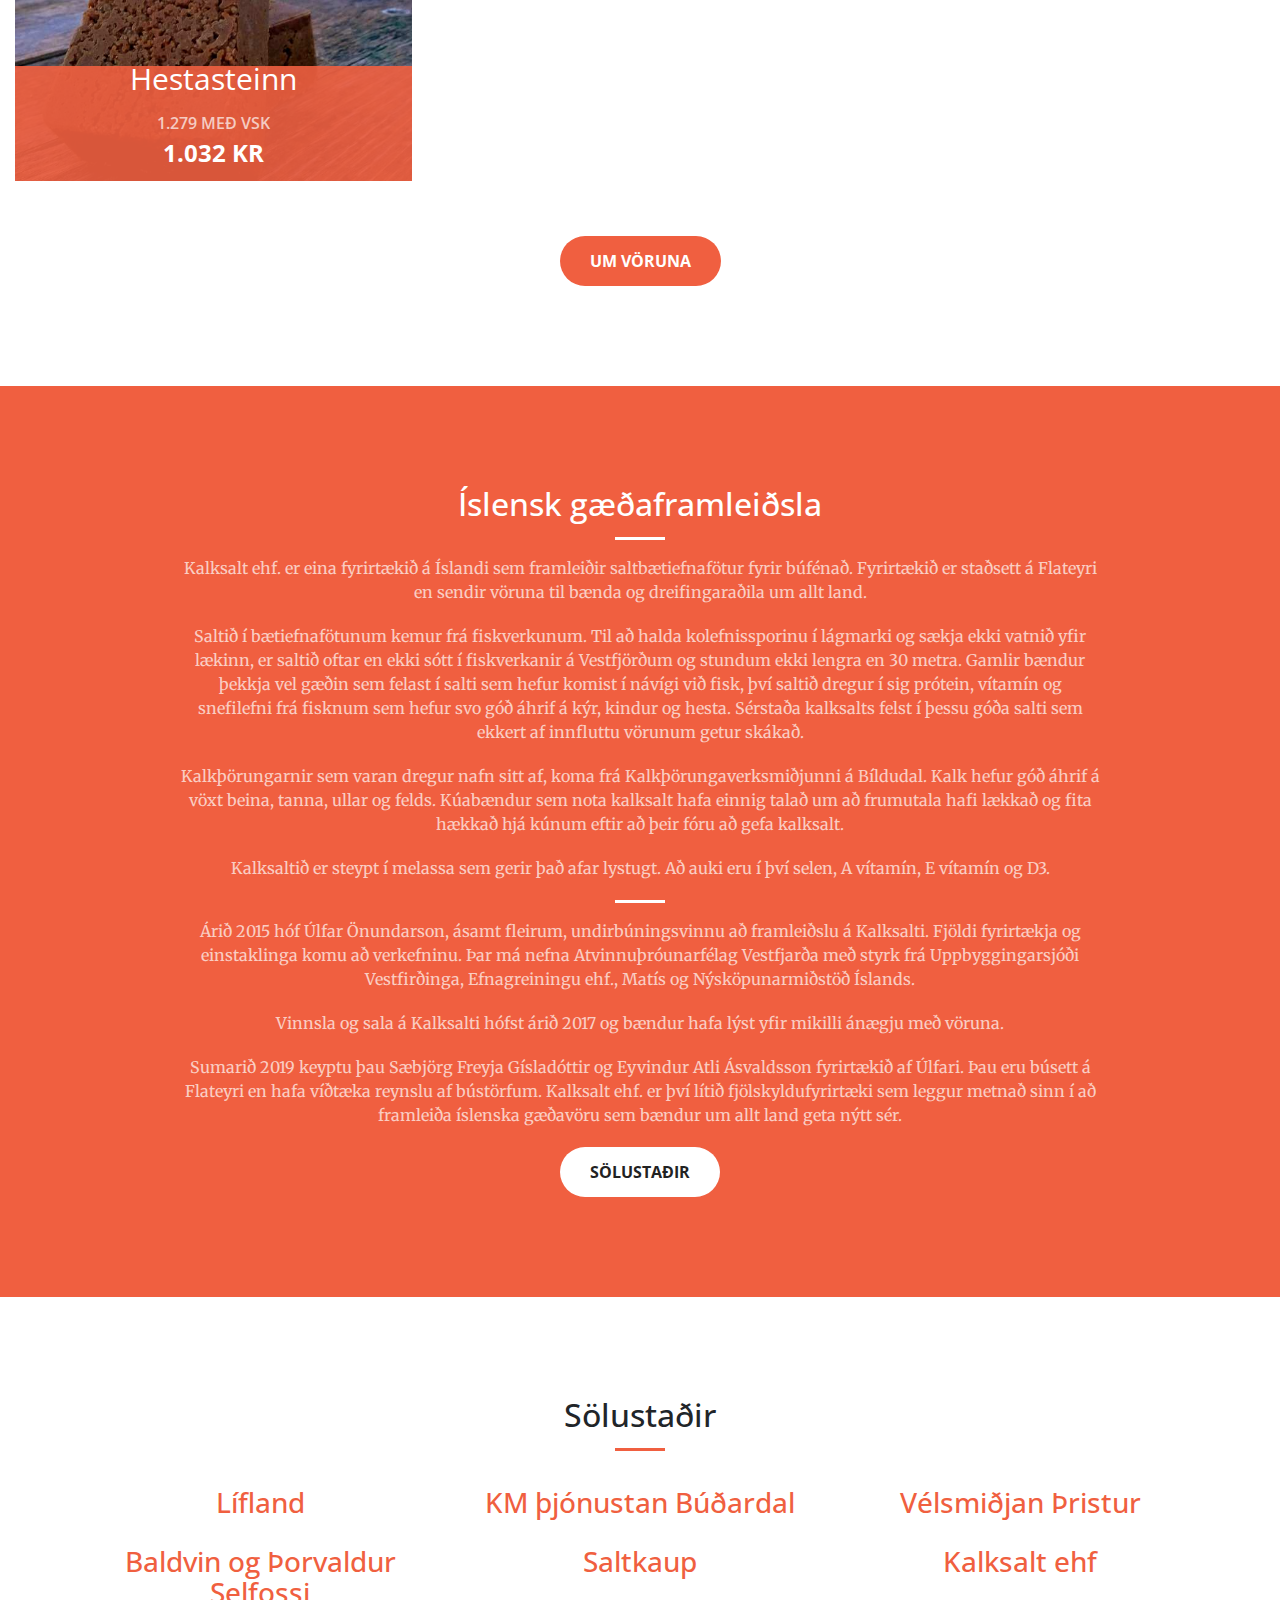
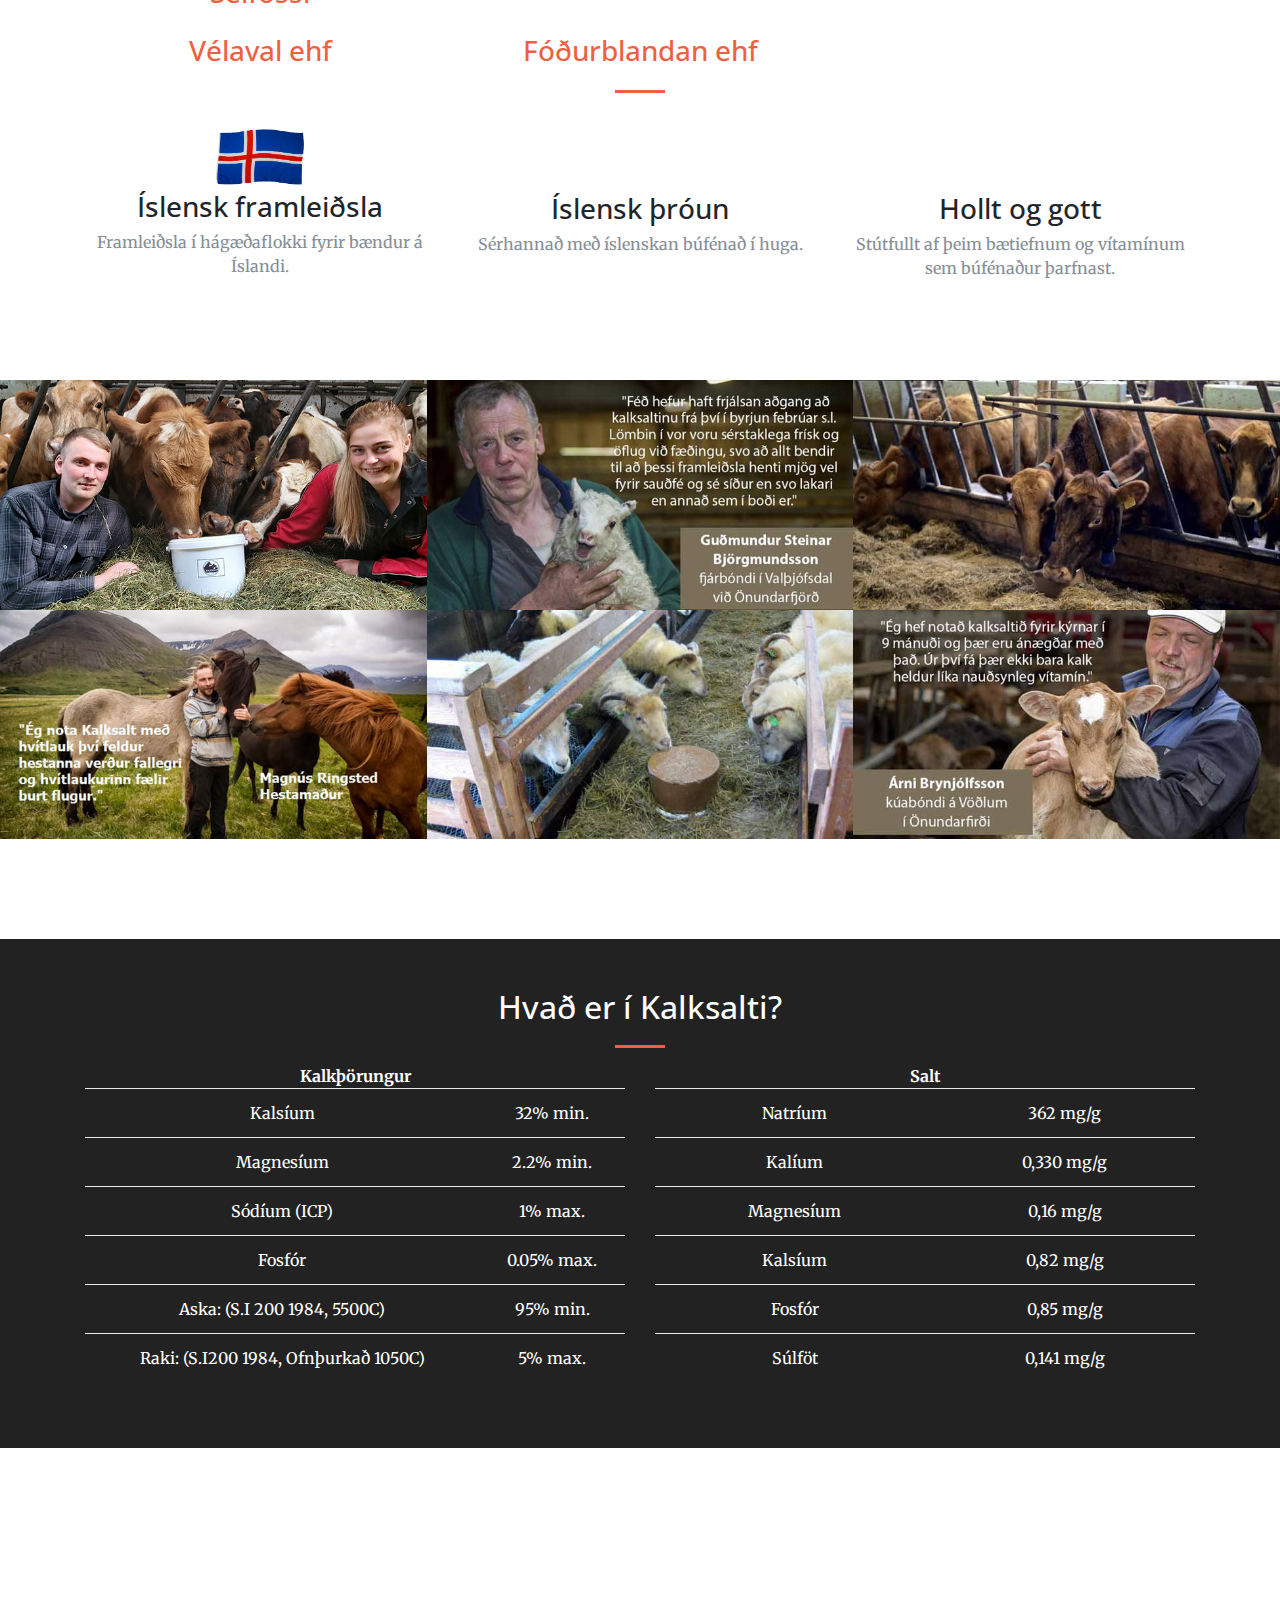
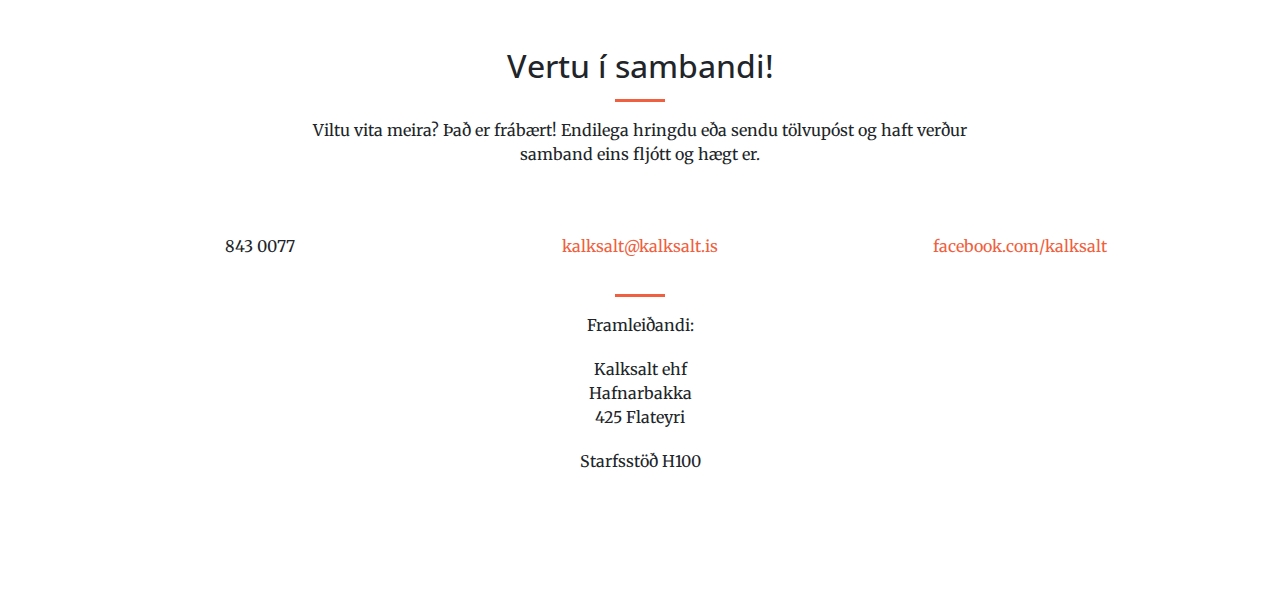
==== commit 6911017e: "Ný vara" ====
--- a/index.html
+++ b/index.html
@@ -132,6 +132,24 @@
                   </div>
                 </div>
               </a>
+            </div>
+
+            <div class="col-lg-4 col-sm-6">
+              <a class="portfolio-box" href="img/portfolio/fullsize/product_4.jpg">
+                <img class="img-fluid" src="img/portfolio/thumbnails/product_4.jpg" alt="">
+                <div class="portfolio-box-caption">
+                  <div class="portfolio-box-caption-content">
+                    <div class="project-name">
+                      Hestasteinn
+                    </div>
+                    <div class="project-category text-faded">
+                      <p>1.279 með vsk<br>
+                      <span class="product-price">1.032 kr</span></p>
+                    </div>
+                  </div>
+                </div>
+              </a>
+              
             </div>
         </div>
       </div>
